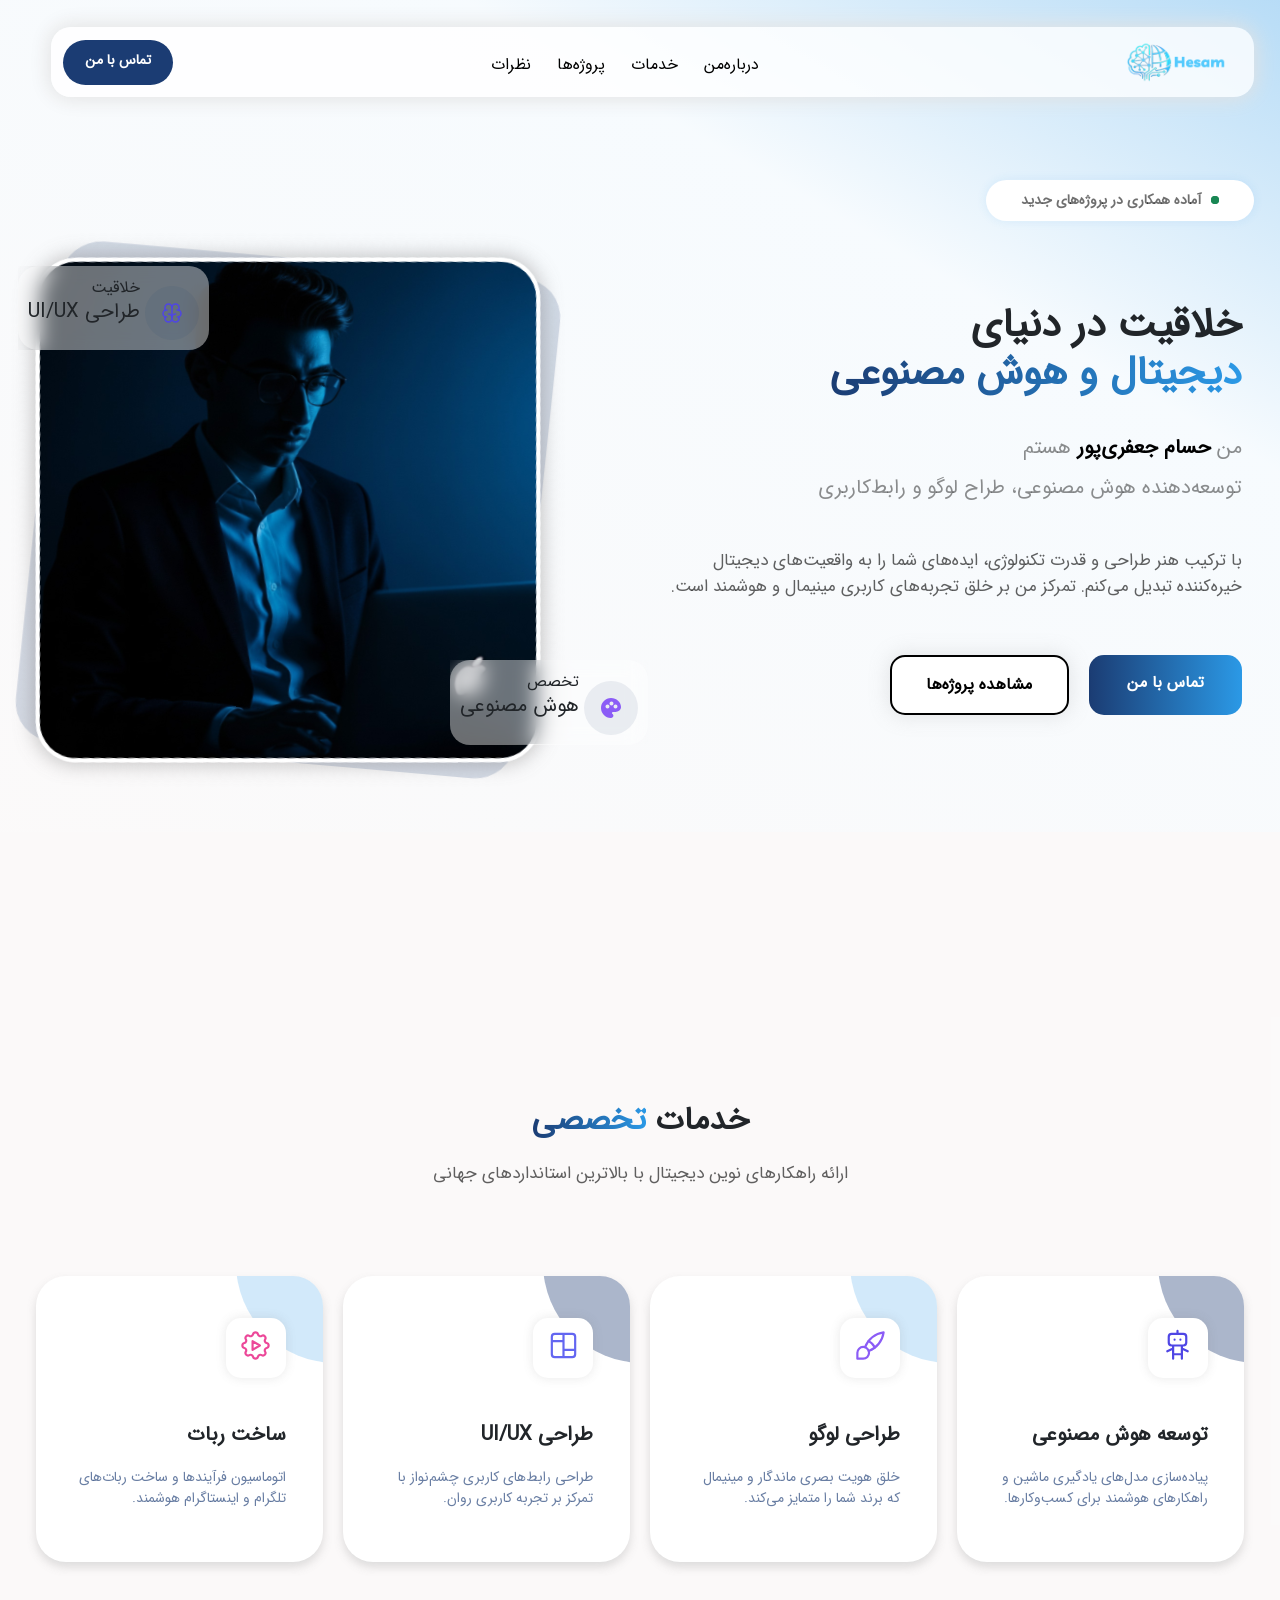
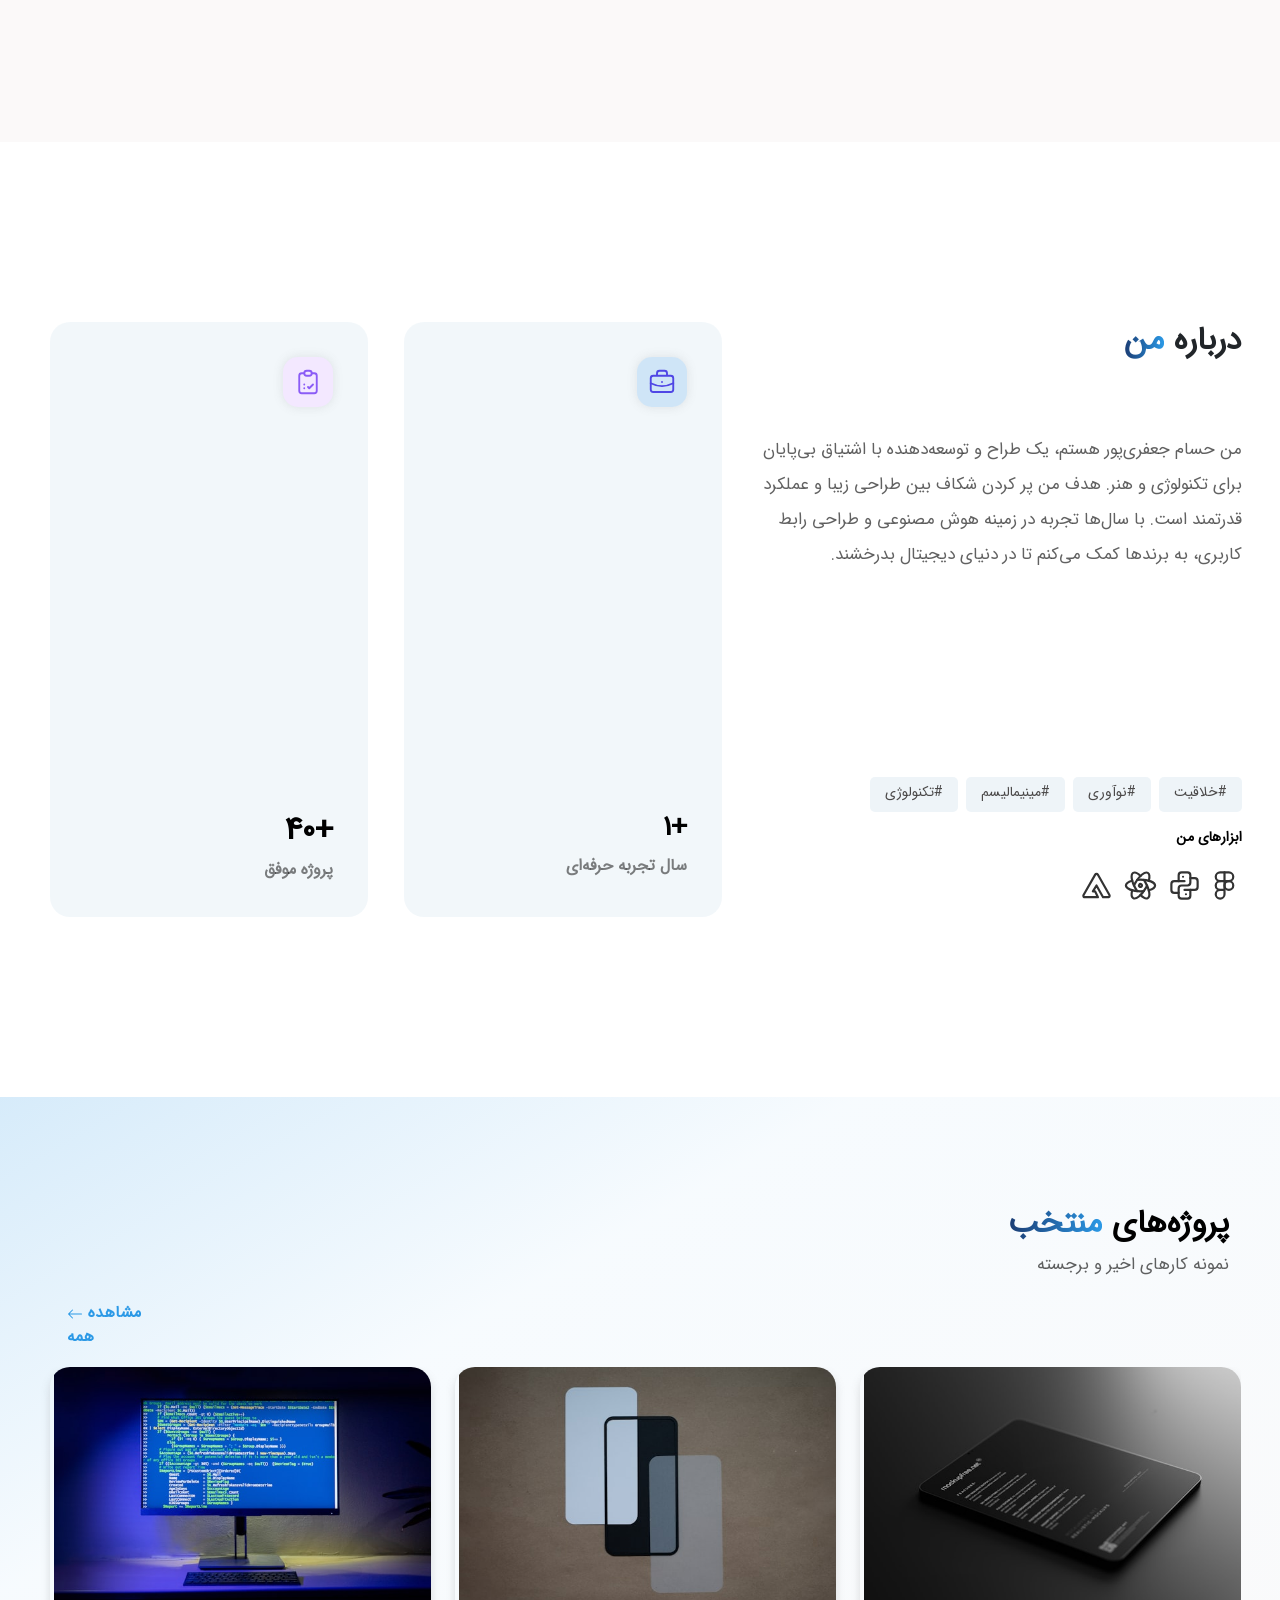
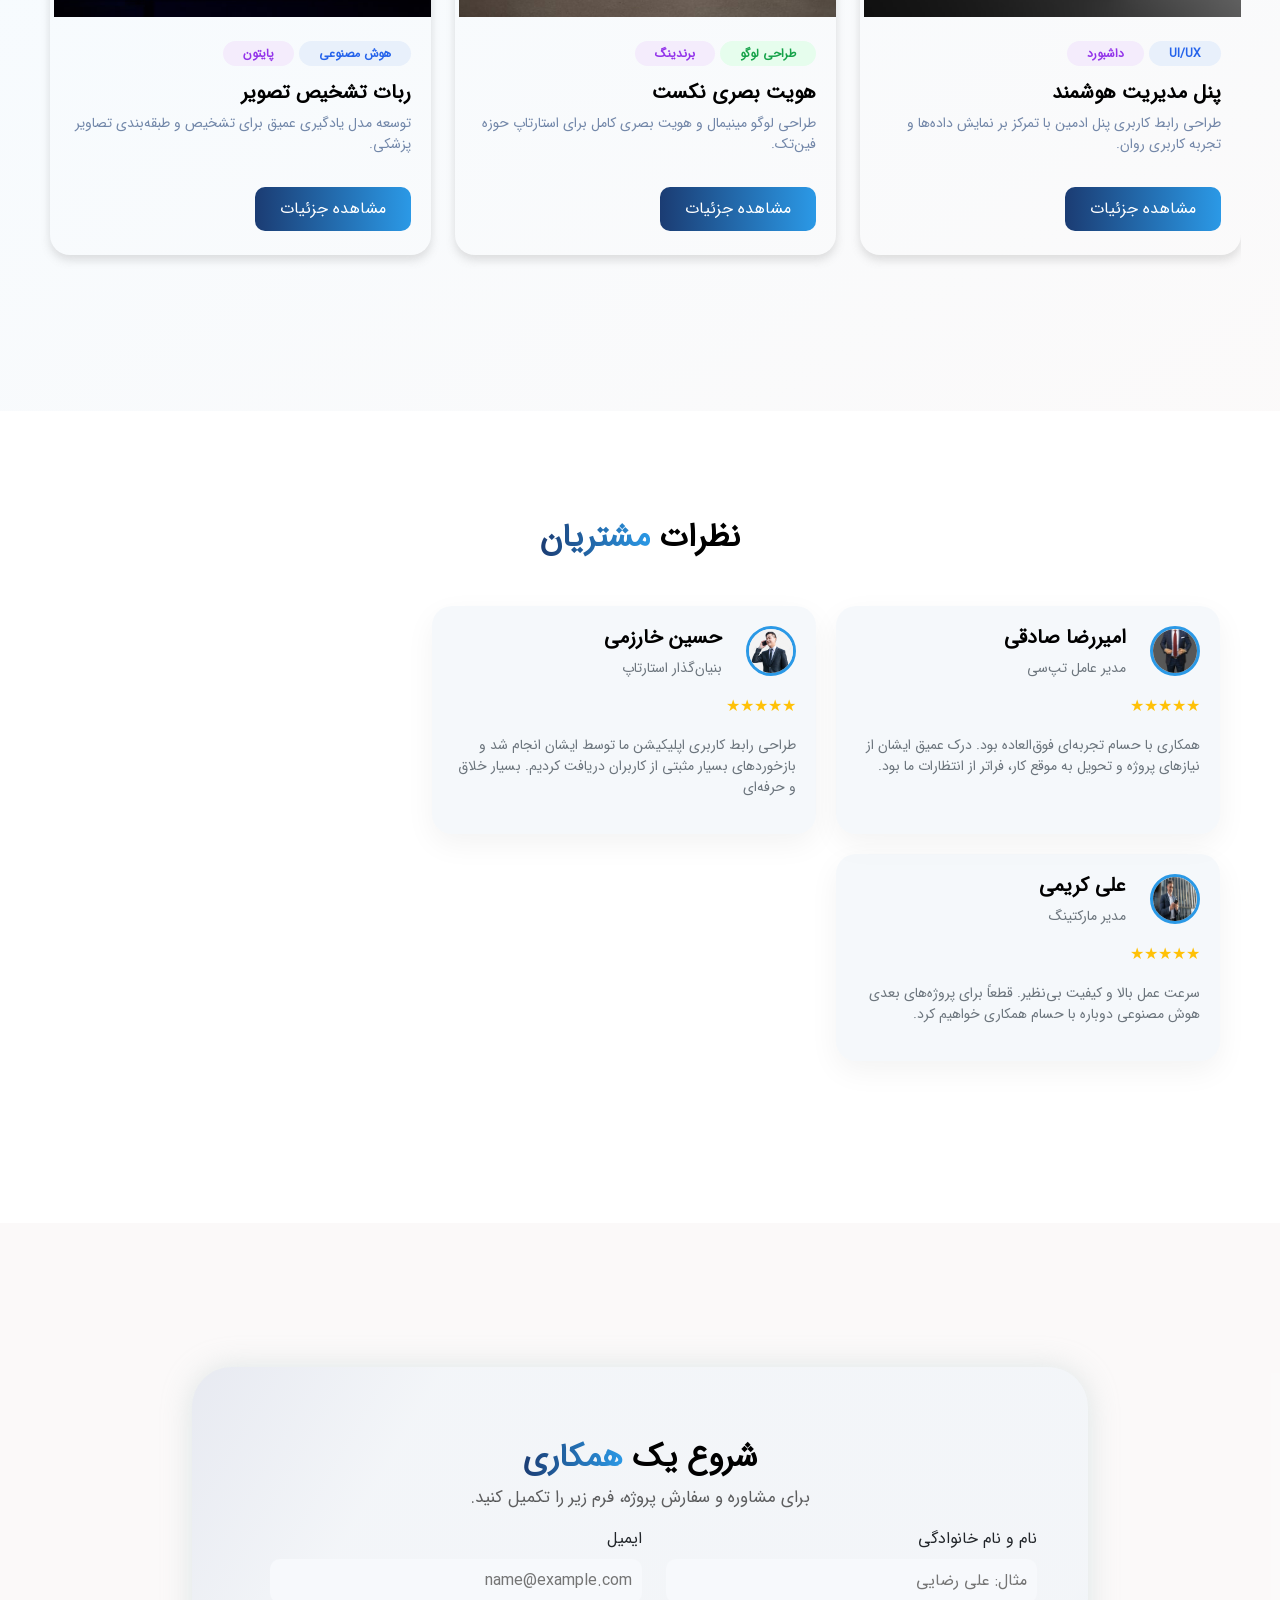
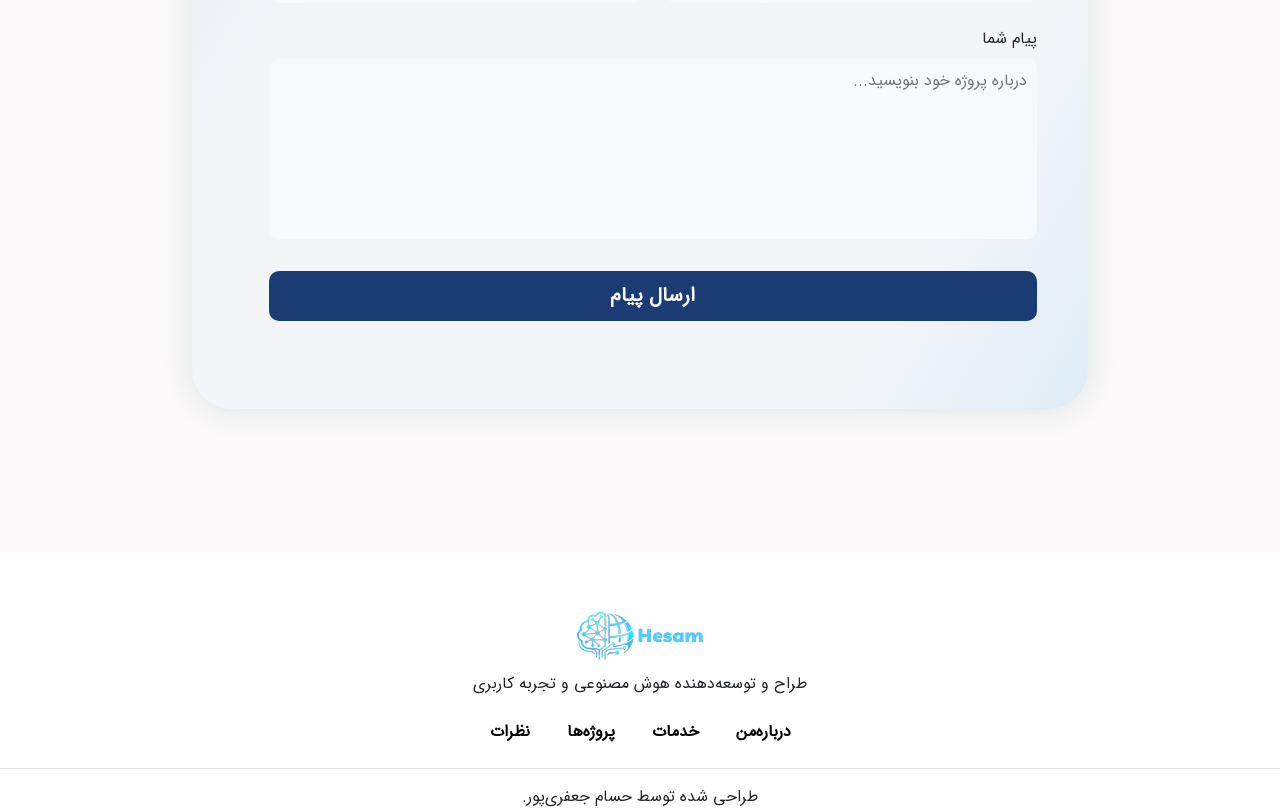
==== index.html @ 420e4d39 "Add files via upload" ====
<html>
    <head>
        <meta charset="utf-8" />
        <meta http-equiv="X-UA-Compatible" content="IE=edge" />
        <meta name="viewport" content="width=device-width, initial-scale=1, shrink-to-fit=no" />
        <!-- <link rel="icon" href="image/hesam_logo.png" type="image/png" sizes="30x30"> -->
        <link rel="icon" href="image/logo_site.png" type="image/png">
        <meta name="description" content="حسام جعفری‌پور | متخصص هوش مصنوعی و طراحی وب" />
        <meta name="author" content="حسام جعفری پور" />
        <!-- <link href="https://cdn.jsdelivr.net/npm/bootstrap@5.0.2/dist/css/bootstrap.min.css" rel="stylesheet" integrity="sha384-EVSTQN3/azprG1Anm3QDgpJLIm9Nao0Yz1ztcQTwFspd3yD65VohhpuuCOmLASjC" crossorigin="anonymous"> -->
        <link rel="stylesheet" href="css/bootstrap.css">
        <link rel="stylesheet" href="css/style.css">
    </head>
    <body>
        <header>
            <nav class=" navbar  navbar-expand-lg navbar-light " style="position: fixed;">
                <div class="container-fluid">

                    <a class="navbar-brand" href="index.html">
                        <img src="image/logo_header_footer.png" class="d-inline-block align-top" alt="لوگو سایت نوین سازه البرز" width="100">
                    </a>

                    <button class="navbar-toggler " type="button" data-bs-toggle="collapse" data-bs-target="#mainMenu"
                    aria-controls="mainMenu" aria-expanded="false" aria-label="Toggle navigation">
                    <span class="navbar-toggler-icon"></span>
                    </button>

                    <div class="collapse navbar-collapse justify-content-between text-center" id="mainMenu">
                    <ul class="navbar-nav mb-2 mb-lg-0">
                        <li class="nav-item"><a class="nav-link link_page" href="About.html">درباره‌من</a></li>
                        <li class="nav-item"><a class="nav-link link_page" href="Services.html">خدمات</a></li>
                        <li class="nav-item"><a class="nav-link link_page" href="project.html">پروژه‌ها</a></li>
                        <li class="nav-item"><a class="nav-link link_page" href="nazar.html">نظرات</a></li>
                    </ul>

                    <a class="btn_link_page nav-link text-center-md" href="#">تماس با من</a>
                    </div>

                </div>
            </nav>

            <div class="header_mohem"><div class="sabz_mohem2 btn-success"><div class="sabz_mohem btn-success"></div></div>آماده همکاری در پروژه‌های جدید</div>
            <div class="row content_header">
                <div class="col">
                    <h1>خلاقیت در دنیای <br><span class="color_asli">دیجیتال و هوش مصنوعی</span> </h1>
                    <p class="p_header">
                        من 
                        <span class="p_bold">حسام جعفری‌پور</span>
                         هستم
                            <br>
                        توسعه‌دهنده هوش مصنوعی، طراح لوگو و رابط‌کاربری
                    </p>
                    <br>
                    <p class="pragraf">با ترکیب هنر طراحی و قدرت تکنولوژی، ایده‌های شما را به واقعیت‌های دیجیتال خیره‌کننده تبدیل می‌کنم. تمرکز من بر خلق تجربه‌های کاربری مینیمال و هوشمند است.</p>
                    <div class="div_btn_header">
                        <a class="nav-link btn_header1 text-center">تماس با من</a>
                        <a class="nav-link btn_header2 text-center">مشاهده پروژه‌ها</a>
                    </div>
                </div>
                <div class="col ">
                    <div class="tabliq_top">
                        <div class="tabliq_dakhel">
                            <div class="tabliq_img_top">
                                <div class="icon_tabliq_top">
                                    <img src="image/tabliq_top.svg">
                                </div>
                                <div class="tabliq_text_top">
                                    <span>خلاقیت</span><br>
                                    <h5>طراحی UI/UX</h5>
                                </div>
                            </div>
                        </div>
                    </div>
                    <div class="div_img">
                        <img src="image/hesam.jpg" class="img_header">
                    </div>
                    <div class="tabliq_bottom">
                        <div class="tabliq_dakhel">
                            <div class="tabliq_img_bottom">
                                <div class="icon_tabliq_top">
                                    <img src="image/tabliq_bottom.svg">
                                </div>
                                <div class="tabliq_text_top">
                                    <span>تخصص</span><br>
                                    <h5>هوش مصنوعی</h5>
                                </div>
                            </div>
                        </div>
                    </div>
                </div>
            </div>
        </header>

        <div class="khadamat">
            <div class="head_khadamat text-center">
                <h2>خدمات <span class="color_asli">تخصصی</span></h2>
                <p class="pragraf">ارائه راهکارهای نوین دیجیتال با بالاترین استاندارد‌های جهانی</p>
            </div>
            <div class="row body_khadamat">
                <div class="col">
                    <div class="deep"></div>
                    <div class="div_icon_khadamat text-center">
                        <img src="image/bot.svg" alt="آیکون ربات" width="35">
                    </div>
                    <h5>توسعه هوش مصنوعی</h5>
                    <p class="pragraf">پیاده‌سازی مدل‌های یادگیری ماشین و راهکارهای هوشمند برای کسب‌وکارها.</p>
                </div>
                <div class="col">
                    <div class="pale "></div>
                    <div class="div_icon_khadamat text-center">
                        <img src="image/paint.svg" alt="آیکون ربات" width="35">
                    </div>
                    <h5>طراحی لوگو</h5>
                    <p class="pragraf">خلق هویت بصری ماندگار و مینیمال که برند شما را متمایز می‌کند.</p>
                </div> 
                <div class="col">
                    <div class="deep"></div>
                    <div class="div_icon_khadamat text-center">
                        <img src="image/design.svg" alt="آیکون ربات" width="35">
                    </div>
                    <h5>طراحی UI/UX</h5>
                    <p class="pragraf">طراحی رابط‌های کاربری چشم‌نواز با تمرکز بر تجربه کاربری روان.</p>
                </div>
                <div class="col">
                    <div class="pale"></div>
                    <div class="div_icon_khadamat text-center">
                        <img src="image/auto.svg" alt="آیکون ربات" width="35">
                    </div>
                    <h5>ساخت ربات</h5>
                    <p class="pragraf">اتوماسیون فرآیندها و ساخت ربات‌های تلگرام و اینستاگرام هوشمند.</p>
                </div>
            </div>
        </div>

        <div class="about row">
            <div class="R_about col-5">
                <h2>درباره <span class="color_asli">من</span></h2>
                <p class="pragraf">من حسام جعفری‌پور هستم، یک طراح و توسعه‌دهنده با اشتیاق بی‌پایان برای تکنولوژی و هنر. هدف من پر کردن شکاف بین طراحی زیبا و عملکرد قدرتمند است. با سال‌ها تجربه در زمینه هوش مصنوعی و طراحی رابط کاربری، به برندها کمک می‌کنم تا در دنیای دیجیتال بدرخشند.</p>
            </div>
            <div class="row L_about col-7">
                <div class="col ms-3">
                    <div class="div_icon_about text-center bg_year">
                        <img src="image/year.svg" alt="آیکون ربات" width="30">
                    </div>
                    <h3 class="p_bold">+1</h3>
                    <span class="p_bold text-black-50">سال تجربه حرفه‌ای</span>
                </div>
                <div class="col ">
                    <div class="div_icon_about text-center bg_project">
                        <img src="image/project.svg" alt="آیکون ربات" width="30">
                    </div>
                    <h2 class="p_bold">+40</h2>
                    <span class="p_bold text-black-50">پروژه موفق</span>
                </div> 
            </div>
            <div class="tarahi">
                <div class="noe_tarahi ms-2 ">#خلاقیت</div>
                <div class="noe_tarahi ms-2">#نوآوری</div>
                <div class="noe_tarahi ms-2">#مینیمالیسم</div>
                <div class="noe_tarahi">#تکنولوژی</div>
            </div>
            <div class="abzarha">
                <span class="p_bold small">ابزارهای من</span><br>
                    <img src="image/figma.svg" width="35">
                    <img src="image/python.svg" width="35" class="ms-1">
                    <img src="image/chatbot.svg" width="35" class="ms-1">
                    <img src="image/image.svg" width="35" class="ms-1">
                </div>
            </div>
        </div>

        <div class="projects">
            <div class="head_projects">
                <h2 class="p_bold">پروژه‌های <span class="color_asli">منتخب</span></h2>
                <p class="pragraf">نمونه کارهای اخیر و برجسته</p>
            </div>
            <div class="all_projects">
                <a href="project.html" class="nav-link p_bold">
                    <svg xmlns="http://www.w3.org/2000/svg" width="16" height="16" fill="currentColor" class="bi bi-arrow-left" viewBox="0 0 16 16">
                        <path fill-rule="evenodd" d="M15 8a.5.5 0 0 0-.5-.5H2.707l3.147-3.146a.5.5 0 1 0-.708-.708l-4 4a.5.5 0 0 0 0 .708l4 4a.5.5 0 0 0 .708-.708L2.707 8.5H14.5A.5.5 0 0 0 15 8"/>
                    </svg>
                    مشاهده همه
                </a>
            </div>
            <div class="body_projects row pb-5 gap-4 all">
                <div class="col project-card ">
                    <div class="img_projects">
                        <img src="image/modiriat.jpeg" width="380" height="250">
                    </div>
                    <div class="text_projects p-4 px-2">
                        <span class="ui rounded-pill p_bold">UI/UX</span>
                        <span class="dashbord rounded-pill p_bold">داشبورد</span>
                        <h5 class="p_bold mt-3">پنل مدیریت هوشمند</h5>
                        <p class="mb-16">طراحی رابط کاربری پنل ادمین با تمرکز بر نمایش داده‌ها و تجربه کاربری روان.</p>
                        <!-- <a href="#" class="nav-link border text-center p_bold">مشاهده پروژه</a> -->
                        <a href="#" class="btn-view mt-3">مشاهده جزئیات</a>
                    </div>
                </div>
                <div class="col project-card">
                    <div class="img_projects">
                        <img src="image/hoviat.jpeg" width="380" height="250">
                    </div>
                    <div class="text_projects p-4 px-2 ">
                        <span class="logo rounded-pill p_bold">طراحی لوگو</span>
                        <span class="dashbord rounded-pill p_bold">برندینگ</span>
                        <h5 class="p_bold mt-3">هویت بصری نکست</h5>
                        <p class="mb-16">طراحی لوگو مینیمال و هویت بصری کامل برای استارتاپ حوزه فین‌تک.</p>
                        <!-- <a href="#" class="nav-link border text-center p_bold">مشاهده پروژه</a> -->
                        <a href="#" class="btn-view mt-3">مشاهده جزئیات</a>
                    </div>
                </div>
                <div class="col project-card" style="margin-left: 6vw;">
                    <div class="img_projects">
                        <img src="image/tashhkis.jpeg" width="380" height="250">
                        </div>
                        <div class="text_projects p-4 px-2">
                            <span class="ui rounded-pill p_bold">هوش مصنوعی</span>
                            <span class="dashbord rounded-pill p_bold">پایتون</span>
                            <h5 class="p_bold mt-3">ربات تشخیص تصویر</h5>
                            <p class="mb-16">توسعه مدل یادگیری عمیق برای تشخیص و طبقه‌بندی تصاویر پزشکی.</p>
                            <!-- <a href="#" class="nav-link border text-center p_bold">مشاهده پروژه</a> -->
                            <a href="#" class="btn-view mt-3">مشاهده جزئیات</a>
                        </div>
                </div>
            </div>
        </div>

        <div class="nazarat">
            <h2 class="p_bold">نظرات <span class="color_asli ">مشتریان</span></h2>
            <div class="row body_nazarat mt-5">
                <div class="col-12 col-lg-4 nazar ">
                    <div class="header_moshtari">
                        <div class="img_moshtari ms-4">
                            <img src="image/moshtari1.jpeg" width="50" height="50">
                        </div>
                        <div class="moarfi">
                            <h6 class="p_bold mainMenu lead">امیررضا صادقی</h6><br>
                            <p class="small text-secondary">مدیر عامل تپ‌سی</p>
                        </div>
                    </div>
                    <span class="text-warning mt-5">★★★★★</span>
                    <p class="small text-secondary mt-3">همکاری با حسام تجربه‌ای فوق‌العاده بود. درک عمیق ایشان از نیازهای پروژه و تحویل به موقع کار، فراتر از انتظارات ما بود.</p>
                </div>
                <div class=" col-12 col-lg-4 nazar ">
                    <div class="header_moshtari">
                        <div class="img_moshtari ms-4">
                            <img src="image/moshtari2.png" width="50" height="50">
                        </div>
                        <div class="moarfi">
                            <h6 class="p_bold mainMenu lead">حسین خارزمی</h6><br>
                            <p class="small text-secondary">بنیان‌گذار استارتاپ</p>
                        </div>
                    </div>
                    <span class="text-warning mt-5">★★★★★</span>
                    <p class="small text-secondary mt-3">طراحی رابط کاربری اپلیکیشن ما توسط ایشان انجام شد و بازخوردهای بسیار مثبتی از کاربران دریافت کردیم. بسیار خلاق و حرفه‌ای</p>
                </div>
                <div class="col-12 col-lg-4 nazar">
                    <div class="header_moshtari">
                        <div class="img_moshtari ms-4">
                            <img src="image/moshtari3.jpeg" width="50" height="50">
                        </div>
                        <div class="moarfi">
                            <h6 class="p_bold mainMenu lead">علی کریمی</h6><br>
                            <p class="small text-secondary">مدیر مارکتینگ</p>
                        </div>
                    </div>
                    <span class="text-warning mt-5">★★★★★</span>
                    <p class="small text-secondary mt-3">سرعت عمل بالا و کیفیت بی‌نظیر. قطعاً برای پروژه‌های بعدی هوش مصنوعی دوباره با حسام همکاری خواهیم کرد.</p>
                </div>
            </div>
        </div>

        <div class="natije">
            <div class="dakhel_natije display-flex ">
               <img src="image/true.gif" class="mt-4" width="100" height="100">
               <h4 class="mt-3">پیام شما با موفقیت ارسال شد!</h4>
               <button id="btn_ok" onclick="btn()">تأیید</button>
            </div>
        </div>

        <div class="hamkari">
            <div class="dakhel_hamkari">
                <div class="header_dakhel">
                    <h2 class="p_bold">شروع یک <span class="color_asli">همکاری</span></h2>
                    <p class="pragraf">برای مشاوره و سفارش پروژه، فرم زیر را تکمیل کنید.</p>
                </div>
                <form action="" method="post" id="form">
                    <div class="d-inline-flex">
                        <div class="div_namefull ms-4 input_head">
                            <label>نام و نام خانوادگی</label><br>
                            <input id="namefull" name="namefull" placeholder="مثال: علی رضایی" class=" mt-2 mb-2"><br>
                            <small id="sm_namefull"></small>
                        </div>
                        <div class="div_email input_head">
                            <label>ایمیل</label><br>
                            <input id="email" name="email" placeholder="name@example.com"  class=" mt-2 mb-2"><br>
                            <small id="sm_email"></small>
                        </div>
                    </div>
                    <div class="payam mt-3">
                        <label class="mb-2">پیام شما</label><br>
                        <textarea id="payam" name="payam" placeholder="درباره پروژه خود بنویسید..." class=" mb-2"></textarea><br>
                        <small id="sm_payam"></small>
                    </div>
                    <button type="submit" class="p_bold lead text-light mt-4">ارسال پیام</button>
                </form>
            </div>
        </div>

        <footer>
            <div class="logo_footer text-center">
                <img src="image/logo_header_footer.png" width="130">
            </div>
            <div class="tozih text-center mainMenu mt-2">
                <p>طراح و توسعه‌دهنده هوش مصنوعی و تجربه کاربری</p>
            </div>
            <div class="links_footer text-center">
                <a href="#" class="nav-link d-inline-block p_bold">درباره‌من</a>
                <a href="#" class="nav-link d-inline-block p_bold">خدمات</a>
                <a href="#" class="nav-link d-inline-block p_bold">پروژه‌ها</a>
                <a href="#" class="nav-link d-inline-block p_bold">نظرات</a>
            </div>
            <div class="border-top text-center mt-3 justify-center">
                <p class="mt-3">طراحی شده توسط حسام جعفری‌پور.</p>
            </div>
        </footer>

        <!-- <script src="https://cdn.jsdelivr.net/npm/bootstrap@5.3.3/dist/js/bootstrap.bundle.min.js"></script> -->
        <!-- <script src="https://ajax.googleapis.com/ajax/libs/jquery/3.7.1/jquery.min.js"></script> -->
        <script src="js/jquery.min.js"></script>
        <script src="js/bootstrap.min.js"></script>
        <script src="js/script.js"></script>
    </body>
</html>
---- css/style.css ----
@font-face {
    font-family: 'iransans';
    src: url('../font/iransans2.woff2');
}
body{
    font-family: iransans;
    direction: rtl;
    /* color:#0d7db9 */
    /* background: linear-gradient(135deg, #1B3C73 0%, #5DA7DB 100%); */
}
header{
    background: linear-gradient(30deg, #faf8f8c4 0%,#2b98e60a 70%, #2b98e656 100%);
    padding: 3vh 2vw;
    overflow: hidden; 
}
nav{
    display: flex;
    background-color: rgba(255, 255, 255, 0.794);
    box-shadow: 0px 0px 20px 2px rgb(226, 226, 226);
    border-radius: 20px;
    position: fixed;
    z-index: 1000;
    overflow: hidden;
    width: 94vw;

    /* text-align: center; */
}

nav ul{
    margin: auto;
}
nav li{
    margin-right: 10px;
}
/* .page_links_nav{
    margin-top: 10px;
} */
.link_page{
    color: rgb(1, 1, 1) !important;
    /* margin-right: 20px; */
    text-align: center;
}
.btn_link_page{
    background-color: #1B3C73;
    color: white  !important;
    width: 110px;
    height: 45px;
    padding: 10px;
    text-align: center;
    border-radius: 50px;
    float: left;
    /* margin-right: 21vw; */
    font-size: 14px;
    font-weight: 600;
}
.color_asli{
    background: linear-gradient(90deg, #1B3C73 0%, #2B99E6 100%);
    -webkit-background-clip: text;
    -webkit-text-fill-color: transparent;
    background-clip: text;
    color: transparent;
}
.content_header{
    margin: 5vh 0vw;
}
.content_header h1{
    margin-top: 4vh;
    font-weight: bold;
    opacity: 0;
    transform: translateX(150%);
    animation: text_vorod 1.2s ease-out forwards;
}
@keyframes text_vorod {
    0% {
        opacity: 0;
        transform: translateX(150%);
    }
    100% {
        opacity: 1;
        transform: translateX(0);
    }
}
/* @keyframes on_opacity {
    0% {
     opacity: 0;
    }
    100% {
     opacity: 1;
    }
} */
.image_header{
    width: 100%;
    animation: vorod_image 1.2s ease-out forwards;
}
@keyframes vorod_image{
    0%{
        opacity: 0;
        transform: translateX(-150%);
    }
    100%{
        opacity: 1;
        transform: translateX(0%);
    }
}
.pragraf{
    color: #0000009e;
    font-size: 17px;
}
.content_header .col-8{
    align-items: center;
    margin-top: 15vh;
}
.tabliq_img_top{
    float: left;
    padding: 10px;
    border-radius: 20px;
    background-color: rgba(255, 255, 255, 0.42);
}
.tabliq_img_bottom{
    float: right;
    padding: 10px;
    border-radius: 20px;
    background-color: rgba(255, 255, 255, 0.42);
}
.tabliq_text_top{
    display: inline-block;
}
.icon_tabliq_top{
    background-color: #1b3b7315;
    display: inline-block;
    padding: 15px;
    border-radius: 30px;
}
.tabliq_top , .tabliq_bottom{
    z-index: 100;
    float: left;
    margin-left: -20px;
    position: relative;
    backdrop-filter: blur(10px);
    animation: tabliq_top 1.5s infinite;
}
.tabliq_bottom{
    float: right;
    margin-right: -20px;
    margin-top: -100px;
}
@keyframes tabliq_top{
    0%,100%{
        transform: translateY(20px);
    }
    50%{
        transform: translateY(0);
    }
}
.color_asli{
    color: #5DA7DB;
}
.div_img{
    background-color: #1b3b732c;
    width: 500px;
    height: 500px;
    border-radius: 40px;
    text-align: center;
    align-items: center;
    justify-content: center;
    display: flex;
    float: left;
    margin-top: -10vh;
    transform: skew(-6deg, 5deg);
}
.img_header{
    width: 500px;
    text-align: center;
    border-radius: 40px;
    border: 4px solid white;
    transform: skew(6deg, -5deg);
    transition: 0.5s;
    box-shadow: 0px 0px 20px 2px #706e6e6a;
}
.img_header:hover{
    margin-bottom: 15px;
}
.header_mohem{
    box-shadow: 0px 0px 10px 1px #2b98e616;
    width: 21vw;
    padding: 10px;
    margin-top: 17vh;
    border-radius: 50px ;
    text-align: center;
    background-color: white;
    font-size: 14px;
    font-weight: 600;
    color: rgba(0, 0, 0, 0.566);
}
.sabz_mohem ,.sabz_mohem2{
    width: 8px;
    height: 8px;
    border-radius: 20px;
    display: inline-block;
    margin-left: 10px;
}
.sabz_mohem{
    animation: tavajoh 1s cubic-bezier(0, 0, 0.2, 1) infinite;
}
@keyframes tavajoh{
    0%{
        transform: scale(1);
        opacity: 1;
    }
    75%,100%{
        transform: scale(2);
        opacity: 0;
    }
}
.p_header{
    margin-top: 30px;
    font-size: 20px;
    color: #00000071;
    line-height: 40px;
}
.p_bold{
    font-weight: bold;
    color: black;
}
.div_btn_header{
    width: 100%;
    display: flex;
    padding: 40px 0px;
}
.btn_header1 , .btn_header2{
    background: linear-gradient(90deg, #1B3C73 0%, #2B99E6 100%);
    width: 12vw;
    color: white;
    border-radius: 15px;
    padding: 16px 0;
    font-weight: bold;
    display: inline-block;
    transition: 0.7s;
}
.btn_header1:hover{
    color: #ffffff;
    cursor: pointer;
    transform: translateY(-10px);
}
.btn_header2{
    border: 2px solid black;
    background: white;
    color: rgb(0, 0, 0);
    width: 14vw;
    margin-right: 20px;
    box-shadow: 0px 0px 20px 2px #a0a0a039;
}
.btn_header2:hover{
    color: #2B99E6;
    cursor: pointer;
    background: rgba(247, 245, 245, 0.758);
}
.khadamat{
    padding-top: 30vh;
    padding-bottom: 10vh;
    background-color: #faf8f8c4;
}
.khadamat .pragraf{
    margin-top: 20px;
}
.khadamat h2{
    font-weight: bold;
}
.khadamat .pragraf{
    margin-top: 20px;
}
.body_khadamat{
    margin: 10vh 2vw;
}
.body_khadamat .col{
    padding: 3%;
    background-color: white;
    box-shadow: 0px 5px 10px 0px #74747439;
    margin: 0 10px;
    border-radius: 30px;
    overflow: hidden;
    transition: 0.5s;
}
.body_khadamat .col:hover{
    transform: translateY(-10px);
    box-shadow: 0px 5px 20px 0px #0a187539;
}
.body_khadamat .col:hover .pale{
    /* transform: translate(-10px); */
    box-shadow: 0px 0px 0px 5px #2b98e636;
    z-index: -9999;
}
.body_khadamat .col:hover .deep{
    /* transform: translate(-10px); */
    box-shadow: 0px 0px 0px 5px #1b3b735e;
    z-index: -9999;
}
.body_khadamat h5{
    font-weight: bold;
}
.body_khadamat .pragraf{
    font-size: 14PX;
    color: #1b3b73a8;
}
.div_icon_khadamat , .div_icon_about{
    width: 60px;
    height: 60px;
    background-color: white;
    box-shadow: 0px 0px 10px 1px #7b7b7b24;
    margin: -45px 0px 5vh 0px;
    border-radius: 15px;
    padding: 10px;
}
.div_icon_about{
    width: 50px;
    height: 50px;
    margin-top: 0;
    margin-bottom: 45vh;
}
.deep , .pale{
    width: 200px;
    height: 200px;
    border-radius: 200px;
    background-color: #1b3b735e;
    margin-top: -150;
    margin-right: -150;
    transition: 0.2s;
}
.pale{
    background-color: #2b98e636;
}
.about{
    margin: 20vh 2vw;
}
.about h2{
    font-weight: bold;
}
.R_about p{
    line-height: 35px;
    margin-top: 8vh;
}
.L_about .col{
    background-color: #e4eef578;
    padding: 35px;
    border-radius: 20px;
    margin-right: 20px;
    /* height: 100vh; */
}
.bg_year{
    background-color: #5da7ed3b;
}
.bg_project{
    background-color: rgb(243 232 255);
}
.tarahi{
    display: inline-flex;
    margin-top: -140;
    height: 35px;
}
.noe_tarahi{
    background-color: #e4eef5a2;
    color: rgb(75, 73, 73);
    border-radius: 5px;
    padding: 5px 15px;
    font-size: 14px;
}
.abzarha{
    display: inline-block;
    margin-top: -10vh;
    /* margin-right: -10px; */
}
.abzarha img{
    color: rgb(219, 219, 219);
    margin-top: 20px;
    transition: 0.5s;
}
.abzarha img:hover{
    transform: translateY(-5px);
}
.projects{
    margin: 5vh 0  0;
    padding: 12vh 4vw;
    overflow: hidden;
    background: linear-gradient(330deg, #faf8f8c4 0%,#2b98e60a 70%, #2b98e631 100%);
}
.body_projects{
    width: 99vw;
    margin-left: 20vw;
    /* padding-right: 30px; */
    overflow: hidden;
    background-color: rgba(255, 255, 255, 0);
}
.mr{
    margin-right: 12px;
}
.project-card{
    box-shadow: 0px 5px 10px 0px #74747439;
    border-radius: 20px;
    overflow: hidden;
    transition: 0.5s;
    width: 30vw;
    display: inline-block;

}
.ai,.ui1,.logo1,.bot1{
    display: none;
}
.ai_card{
    display: inline-block;
}
.z_index{
    z-index: 9999;
}
.project-card:hover{
    box-shadow: 0px 10px 25px 0px #0a388f39;
}
.project-card img{
    transition: 0.5s;
}
.project-card:hover img{
    transform: scale(1.04);
}
.project-card:hover .img_projects{
    transform: translateY(-4px);
}
.img_projects{
    text-align: center;
    margin: auto;
    transition: 0.5s;
}
.img_projects img{
    text-align: center;
    margin-right: -15px;
}
.ui , .dashbord , .logo{
    padding:  3px 20px;
    font-size: 12px;
}
.ui{
    background-color: rgb(232, 240, 251);
    color: rgb(37 99 235);
}
.dashbord{
    background-color: rgb(244, 236, 252);
    color: rgb(147 51 234);
}
.logo{
    background-color:  rgb(230, 253, 237);
    color: rgb(22 163 74);
}
.text_projects p{
    font-size: 14px;
    font-weight: 200;
    color: #1b3b739a;
}
.text_projects a{
    border-radius: 10px;
    color: black;
    transition: 0.5s;
}
.text_projects a:hover{
    background-color: rgba(178, 178, 178, 0.061);
    color: #2B99E6;
}
.all_projects{
    direction: ltr;
    margin-bottom: 10px;
}
.all_projects a{
    width: 136px;
    color: #2B99E6;
}
.all_projects a:hover{
    color: #2B99E6;
}
.all_projects a:hover .all_projects a svg{
    margin: 20px !important;
}
.nazarat{
    padding: 12vh 8vh;
    overflow: hidden;
}
.nazarat h2{    
    text-align: center;
}
.header_moshtari {
    display: flex;
}
.header_moshtari h6{
    display: inline-flex;
} 
.img_moshtari img{
    border-radius: 100px;
    border: 3px solid #2B99E6;
}
.body_nazarat{
    gap: 20px;
}
.nazar{
    background-color: #c7daea2f;
    box-shadow: 0 10px 30px rgba(0, 0, 0, 0.05);
    width: 30vw;
    padding: 20px;
    border-radius: 20px;
    transition: 0.5s;
}
.nazar:hover{
    transform: translateY(-10px);
    box-shadow: 0 20px 40px rgba(43, 153, 230, 0.15);
}
.hamkari{
    background-color: #faf8f8c4;
    margin: 6vh 0;
    padding: 16vh 15vw;
}
.dakhel_hamkari{
    background: linear-gradient(120deg, #2352a317 0%,#2b98e60a 20%,#2b98e60a 80%, #2b98e624 100%);
    padding: 8vh 4vw;
    border-radius: 40px;
    box-shadow: 0px 1px 30px 0px rgba(176, 195, 196, 0.389);
}
.dakhel_hamkari label{
    direction: rtl;
}
.dakhel_hamkari label{
    direction: rtl;
}
/* .dakhel_hamkari form div{
    display: inline-block;
} */
.div_email , .div_namefull{
    display: inline-block;
}
.div_email input, .div_namefull input , .payam textarea{
    padding: 10px;
    width: 29vw;
    border: none;
    background-color: rgb(247, 249, 252);
    border-radius: 10px;
}
.div_email input:focus-visible, .div_namefull input:focus-visible , .payam textarea:focus-visible{
    outline: none;
}
.header_dakhel{
    text-align: center;
}
.payam textarea{
    width: 60vw;
    height: 20vh;
    resize: none;
}
form button{
    padding: 10px;
    width: 60vw;
    border-radius: 10px;
    background-color: #1B3C73;
    color: white;
    border: none;
}
.links_footer a{
    transition: 0.5s;
}
.links_footer a:hover{
    color: #2B99E6;
}
.natije{
    width: 100vw;
    position: fixed;
    inset: 0;
    background: rgba(0, 0, 0, 0.4);
    backdrop-filter: blur(4px);
    display: none;
    align-items: center;
    justify-content: center;
    z-index: 9999;
}
.dakhel_natije{
    background: white;
    padding: 25px;
    border-radius: 18px;
    text-align: center;
    animation: scaleIn 0.3s ease;
}
.dakhel_natije button{
    margin-top: 15px;
    padding: 8px 20px;
    border: none;
    border-radius: 10px;
    background: #1B3C73;
    color: white;
    cursor: pointer;
}
.hamkari small{
    color: red;
    direction: rtl;
    text-align: right;
}
.input_head{
    width: 29vw;
}

/* استایل صفحه نظرات */
.testimonials-header {
    background: linear-gradient(330deg, #faf8f8c4 0%, #2b98e60a 70%, #2b98e631 100%);
    padding-top: 120px;
    padding-bottom: 60px;
    text-align: center;
}

.testimonials-header h1 {
    font-size: 36px;
    margin-bottom: 15px;
}

.testimonial-card {
    background: #fff;
    border: none;
    border-radius: 20px;
    padding: 30px;
    box-shadow: 0 10px 30px rgba(0, 0, 0, 0.05);
    transition: all 0.4s ease;
    height: 100%;
    position: relative;
    overflow: hidden;
    margin-bottom: 30px;
}

.testimonial-card:hover {
    transform: translateY(-10px);
    box-shadow: 0 20px 40px rgba(43, 153, 230, 0.15);
}

.testimonial-card::before {
    /* content: """; */
    position: absolute;
    top: -10px;
    left: 20px;
    font-size: 100px;
    color: #eef2f7;
    font-family: serif;
    z-index: 0;
}

.client-header {
    display: flex;
    align-items: center;
    margin-bottom: 20px;
    position: relative;
    z-index: 1;
}

.client-img {
    width: 60px;
    height: 60px;
    border-radius: 50%;
    object-fit: cover;
    border: 3px solid #2B99E6;
    margin-left: 15px;
}

.client-info h6 {
    margin: 0;
    font-weight: bold;
    color: #1B3C73;
    font-size: 18px;
}

.client-info p {
    margin: 0;
    font-size: 13px;
    color: #6c757d;
}

.stars {
    color: #ffc107;
    font-size: 18px;
    margin-bottom: 15px;
    position: relative;
    z-index: 1;
}

.testimonial-text {
    color: #5a5a5a;
    font-size: 15px;
    line-height: 1.8;
    position: relative;
    z-index: 1;
}

.add-review-section {
    background: #fff;
    border-radius: 20px;
    padding: 40px;
    box-shadow: 0 10px 30px rgba(0, 0, 0, 0.05);
    margin-top: 50px;
}

.form-control, .form-select {
    border-radius: 10px;
    border: 1px solid #e2e8f0;
    padding: 12px 15px;
    margin-bottom: 15px;
}

.form-control:focus, .form-select:focus {
    border-color: #2B99E6;
    box-shadow: 0 0 0 0.2rem rgba(43, 153, 230, 0.15);
}

.btn-submit-review {
    background: linear-gradient(90deg, #1B3C73, #2B99E6);
    color: white;
    border: none;
    padding: 12px 30px;
    border-radius: 50px;
    font-weight: bold;
    transition: all 0.3s ease;
}

.btn-submit-review:hover {
    transform: scale(1.05);
    color: white;
    box-shadow: 0 10px 20px rgba(43, 153, 230, 0.3);
}
@media (max-width: 768px) {
    nav{
        position: fixed !important;
        border-radius: 15px;
        width: 94vw;
    }
    .header_mohem{
        width: 57vw;
        margin-top: 12vh;
        border-radius: 50px ;
    }
    .content_header{
        flex-direction: column-reverse;
        text-align: center;
    }
    .div_img{
        width: 260px;
        height: 260px;
        margin-top: -20px;
        margin: auto;
        float: none;
    }

    .img_header{
        width: 250px;
    }
    .tabliq_text_top h5{
        font-size: 15px;
    }
    .tabliq_text_top span{
        font-size: 14px;
        margin-right: -40px;
    }
    .content_header h1{
        font-size: 24px;
        line-height: 30px;
    }
    .content_header .pragraf{
        margin-top: -15px;
        font-size: 16px;
    }
    .p_header{
        font-size: 16px;
        margin-top: 20px;
    }

    .div_btn_header{
        /* gap: 15px; */
        align-items: center;
        margin-top: -20px;
    }
    .div_btn_header a{
        width: 50vw;
    }
    .khadamat{
        padding-top: 5vh;
        padding-bottom: 10vh;
        background-color: #faf8f8c4;
    }
    .body_khadamat{
        margin: 5vh 2vw;
        flex-direction: column;
    }

    .body_khadamat .col{
        margin-bottom: 25px;
        width: 91vw;
    }
    .about{
        flex-direction: column;
        overflow: hidden;
    }

    .R_about,
    .L_about{
        width: 100% !important;
    }

    .L_about {
        margin-top: 30px;
        margin-right: 0px;
    }
    .L_about .col{
        margin-right: 0;
        padding: 30px 20px;
    }
    .tarahi{
        flex-wrap: wrap;
        margin-top: 20px;
        text-align: center;
        margin-right: 15px;
        margin-top: 6vh;
        gap: 7px;
    }
    .noe_tarahi{
        border-radius: 5px;
        padding: 5px 7px;
    }
    .abzarha{
        display: inline-block;
        margin-top: 5vh;
        /* margin-right: -10px; */
    }
    .abzarha img{
        color: rgb(219, 219, 219);
        margin-top: 20px;
        transition: 0.5s;
    }
    .div_icon_about{
        margin-bottom: 18vh;
    }
    .L_about span{
        font-size: 16px;
    }
    .projects{
        padding: 8vh 4vw;
        margin: -10vh 0 0;
    }
    .body_projects{
        flex-direction: column;
    }

    .project-card{
        margin-bottom: 30px;
        width: auto;
        margin: 3vh 2vw;
    }

    .body_projects img{
        width: 110%;
        height: auto;
    }

    .body_nazarat{
        flex-direction: column;
    }

    .nazar{
        margin-bottom: 30px;
        width: 90vw;
    }
    .hamkari{
        padding: 10vh 5vw;
        overflow: hidden;
    }

    /* .div_namefull,
    .div_email,
    .payam textarea,
    form button{
        width: 90vw;
        text-align: center;
    } */
    .div_namefull input,
    .div_email input,
    .payam textarea,
    form button{
        width: 80vw;
    }

    .d-inline-flex{
        flex-direction: column;
    }
    .input_head{
        width: 100vw;
    }
    /* header{
        overflow-x: hidden;
    }

    nav{
        overflow: hidden;
        width: 80vw;
        /* margin: 0 5vw;
        border-radius: 15px;
    }

    .header_mohem{
        width: 60vw;
        margin-top: 12vh;
        font-size: 13px;
    }

    .content_header{
        flex-direction: column-reverse;
        text-align: center;
    }

    .div_img{
        width: 210px;
        height: 210px;
        margin: auto;
        float: none;
    }

    .img_header{
        width: 200px;
    }

    .content_header h1{
        font-size: 24px;
        line-height: 40px;
    }

    .p_header{
        font-size: 16px;
    }

    .div_btn_header{
        /* flex-direction: column; 
        display: inline-block;
        gap: 15px;
        align-items: center;
    }

    .btn_header1,
    .btn_header2{
        width: 80vw;
        margin: 0;
    }
    .khadamat{
        padding-top: 10vh;
        padding-bottom: 10vh;
        background-color: #faf8f8c4;
    }
    .body_khadamat{
        margin: 5vh 2vw;
        flex-direction: column;
    }

    .body_khadamat .col{
        margin-bottom: 25px;
        width: 91vw;
    }

    .about{
        flex-direction: column;
    }

    .R_about,
    .L_about{
        width: 100% !important;
    }

    .L_about{
        margin-top: 30px;
    }

    .tarahi{
        flex-wrap: wrap;
        margin-top: 20px;
    }

    .body_projects{
        flex-direction: column;
    }

    .project-card{
        margin-bottom: 30px;
    }

    .body_projects img{
        width: 100%;
        height: auto;
    }

    .body_nazarat{
        flex-direction: column;
    }

    .nazar{
        margin-bottom: 20px;
    }

    .hamkari{
        padding: 10vh 5vw;
    }

    .div_namefull,
    .div_email,
    .payam textarea,
    form button{
        width: 90vw;
    }

    .d-inline-flex{
        flex-direction: column;
    } */
}


@media (min-width: 769px) and (max-width: 991px) {
    header{
        overflow: hidden;
    }

    nav{
        overflow: hidden;
        width: 90vw;
        /* margin: 0 5vw; */
        border-radius: 15px;
    }
    .content_header{
        overflow: hidden;
        /* flex-direction: row; */
        align-items: center;
    }

    .content_header h1{
        font-size: 28px;
        line-height: 45px;
    }

    .div_img{
        width: 380px;
        height: 380px;
        margin: auto !important;
    }

    .img_header{
        width: 360px;
    }

    .btn_header1,
    .btn_header2{
        width: 22vw;
        padding: 14px 0;
    }

    .body_khadamat .col{
        margin-bottom: 20px;
        padding: 25px;
    }

    .about{
        flex-direction: column;
    }

    .R_about,
    .L_about{
        width: 100% !important;
    }

    .L_about .col{
        margin-bottom: 20px;
    }

    .project-card{
        margin-bottom: 25px;
    }

    .div_namefull,
    .div_email{
        width: 42vw;
    }

    .payam textarea,
    form button{
        width: 88vw;
    }
}

/* @media (max-width: 992px) {

    .btn_header1,
    .btn_header2{
        width: 30vw;
    }

    .div_img{
        width: 310px;
        height: 310px;
    }

    .img_header{
        width: 300px;
    }

    .body_khadamat .col{
        margin-bottom: 20px;
        width: 91vw;
    }

    .div_namefull,
    .div_email{
        width: 40vw;
    }

    .payam textarea,
    form button{
        width: 85vw;
    }
} */

.about_header{
    padding: 20vh 0 10vh;
    text-align: center;
    background: linear-gradient(30deg,#faf8f8c4,#2b98e61a);
}

.about_header h1{
    font-weight: bold;
}

.about_body{
    margin: 15vh auto;
}

.about_img{
    background-color: #1b3b732c;
    padding: 15px;
    border-radius: 30px;
    display: inline-block;
}

.about_img img{
    width: 280px;
    border-radius: 25px;
    border: 4px solid white;
}

.about_body h2{
    font-weight: bold;
    margin-bottom: 20px;
}

.about_tags span{
    display: inline-block;
    background-color: #e4eef5a2;
    padding: 6px 15px;
    border-radius: 8px;
    margin: 5px 5px 0 0;
    font-size: 14px;
}

.skills{
    padding: 10vh 0;
    background-color: white;
}

.skill_box{
    background-color: #f4f7fb;
    padding: 30px;
    border-radius: 20px;
    text-align: center;
    box-shadow: 0 5px 15px rgba(0,0,0,0.05);
    display: inline-block;
    transition: 0.4s;
}

.skill_box:hover{
    transform: translateY(-8px);
}

.about_stats{
    padding: 10vh 0;
}
.about_stats .col{
    background: linear-gradient(30deg,#2b98e63a 0%,#faf8f8c4 20%, #faf8f8c4 80%, #2b98e63a 100%);
    border-radius: 20px;
    box-shadow: 0px 0px 10px 1px rgb(233, 233, 233);
}
.about_stats h3{
    font-weight: bold;
    color: #1B3C73;
}

.about_cta{
    padding: 10vh 0;
    background: linear-gradient(90deg,#1B3C73,#2B99E6);
    color: white;
}

.btn_cta{
    display: inline-block;
    margin-top: 20px;
    padding: 12px 35px;
    background: white;
    color: #1B3C73;
    border-radius: 50px;
    font-weight: bold;
    text-decoration: none;
}
@media (max-width: 992px) {
    .navbar {
        position: static !important;
        margin-right: 0 !important;
    }

    .navbar-brand img {
        width: 80px;
    }

    .about_header{
        padding: 12vh 0 6vh;
    }

    .about_header h1{
        font-size: 28px;
    }

    .about_body{
        margin: 8vh auto;
        text-align: center;
    }

    .about_img img{
        width: 220px;
    }

    .about_body h2{
        font-size: 22px;
        margin-top: 20px;
    }

    .skills .row{
        display: inline-block;
        margin: 0 2vw;
    }

    .skill_box{
        margin-top: 20px;
        width: 100%;
    }
    .about_stats{
        text-align: center;
    }
    .about_stats .row{
        display: inline-block;
    }

    .about_stats .col{
        padding: 40px 30px !important;
        margin-top: 20px;
        width: 60vw;
    }
}

/* Small Mobile */
@media (max-width: 576px) {

    .about_tags span{
        font-size: 13px;
        padding: 5px 12px;
    }

    .about_cta h2{
        font-size: 22px;
    }

    .btn_cta{
        padding: 10px 28px;
    }
}

/* استایل‌های صفحه خدمات */
.services_header {
    padding: 20vh 0 10vh;
    text-align: center;
    background: linear-gradient(30deg, #faf8f8c4, #2b98e61a);
}

.services_header h1 {
    font-weight: bold;
    margin-bottom: 20px;
}

.service_card {
    background-color: white;
    padding: 40px 30px;
    border-radius: 25px;
    box-shadow: 0px 10px 30px rgba(0, 0, 0, 0.08);
    transition: all 0.4s ease;
    height: 100%;
    position: relative;
    overflow: hidden;
}

.service_card:hover {
    transform: translateY(-10px);
    box-shadow: 0px 20px 40px rgba(0, 0, 0, 0.12);
}

.service_card::before {
    content: '';
    position: absolute;
    top: 0;
    right: 0;
    width: 100%;
    height: 5px;
    background: linear-gradient(90deg, #1B3C73, #2B99E6);
    background-size: 200% 100%;
    animation: before_card 3s linear infinite;
}

@keyframes before_card{
    0%{background-position: 200% 0; }
    100%{background-position: -200% 0; }
}

.service_icon {
    width: 80px;
    height: 80px;
    border-radius: 20px;
    display: flex;
    align-items: center;
    justify-content: center;
    margin-bottom: 25px;
}

.service_icon.deep {
    background-color: rgba(27, 60, 115, 0.1);
}

.service_icon.pale {
    background-color: rgba(43, 152, 230, 0.1);
}

.service_card h3 {
    font-weight: bold;
    margin-bottom: 15px;
    color: #1B3C73;
}

.service_details {
    border-top: 2px solid #f0f4f8;
    padding-top: 20px;
}

.service_details h5 {
    color: #2B99E6;
    margin-bottom: 15px;
    font-weight: bold;
}

.service_details ul {
    list-style: none;
    padding-right: 0;
}

.service_details li {
    padding: 8px 0;
    position: relative;
    padding-right: 25px;
    color: #5a5a5a;
}

.service_details li::before {
    content: '✓';
    position: absolute;
    right: 0;
    color: #2B99E6;
    font-weight: bold;
}

.service_tools {
    padding: 15px 0;
    border-top: 1px dashed #e0e6ed;
}

.service_btn {
    display: inline-block;
    padding: 12px 30px;
    background: linear-gradient(90deg, #1B3C73, #2B99E6);
    color: white;
    border-radius: 50px;
    text-decoration: none;
    font-weight: bold;
    transition: all 0.3s ease;
}

.service_btn:hover {
    transform: scale(1.05);
    color: white;
    box-shadow: 0px 10px 20px rgba(27, 60, 115, 0.2);
}

/* فرآیند کاری */
.process_step {
    background: white;
    padding: 30px 20px;
    border-radius: 20px;
    box-shadow: 0px 5px 20px rgba(0, 0, 0, 0.05);
    transition: transform 0.3s ease;
}

.process_step:hover {
    transform: translateY(-5px);
}

.step_number {
    width: 60px;
    height: 60px;
    background: linear-gradient(135deg, #1B3C73, #2B99E6);
    color: white;
    border-radius: 50%;
    display: flex;
    align-items: center;
    justify-content: center;
    font-size: 24px;
    font-weight: bold;
    margin: 0 auto 20px;
}

.process_step h5 {
    color: #1B3C73;
    margin-bottom: 10px;
}

/* قیمت‌گذاری */
.pricing_card {
    background: white;
    padding: 40px 30px;
    border-radius: 25px;
    box-shadow: 0px 10px 30px rgba(0, 0, 0, 0.08);
    text-align: center;
    position: relative;
    transition: all 0.3s ease;
    height: 100%;
    margin-top: 6vh;
}

.pricing_card:hover {
    transform: translateY(-10px);
    box-shadow: 0px 20px 40px rgba(0, 0, 0, 0.12);
}

.pricing_card.featured {
    border: 3px solid #2B99E6;
    transform: scale(1.05);
    animation: pulse 2s infinite;
}

.pricing_card.featured:hover {
    transform: scale(1.05) translateY(-10px);
}

@keyframes pulse {
    0% {
        box-shadow: 0 0 0 0 rgba(43, 153, 230, 0.7);
    }
    70% {
        box-shadow: 0 0 0 10px rgba(43, 153, 230, 0);
    }
    100% {
        box-shadow: 0 0 0 0 rgba(43, 153, 230, 0);
    }
}

/* استایل‌های صفحه پروژه‌ها */

.projects-header {
    background: linear-gradient(330deg, #faf8f8c4 0%, #2b98e60a 70%, #2b98e631 100%);
    padding-top: 100px;
}

.btn-filter {
    background: none;
    border: 2px solid #e2e8f0;
    color: #64748b;
    padding: 8px 20px;
    border-radius: 50px;
    margin: 0 5px;
    transition: all 0.3s ease;
    font-weight: 500;
}

.btn-filter:hover,
.btn-filter.active {
    background: linear-gradient(90deg, #1B3C73, #2B99E6);
    color: white;
    /* border-color: transparent; */
}

.projects-gallery .card {
    transition: transform 0.3s ease, box-shadow 0.3s ease;
}

.projects-gallery .card:hover {
    transform: translateY(-10px);
    box-shadow: 0 20px 40px rgba(0, 0, 0, 0.1) !important;
}

.badge.ui {
    background-color: rgb(232, 240, 251);
    color: rgb(37, 99, 235);
}

.badge.dashbord {
    background-color: rgb(244, 236, 252);
    color: rgb(147, 51, 234);
}

.badge.logo {
    background-color: rgb(230, 253, 237);
    color: rgb(22, 163, 74);
}

.btn-view {
    display: inline-block;
    background: linear-gradient(90deg, #1B3C73, #2B99E6);
    color: white !important;
    padding: 10px 25px;
    border-radius: 50px;
    text-decoration: none;
    font-weight: 500;
    transition: all 0.3s ease;
}

.btn-view:hover {
    transform: scale(1.05);
    color: white;
    box-shadow: 0 10px 20px rgba(43, 153, 230, 0.3);
}

.btn-more {
    display: inline-block;
    border: 2px solid #2B99E6;
    color: #2B99E6;
    padding: 12px 35px;
    border-radius: 50px;
    text-decoration: none;
    font-weight: bold;
    transition: all 0.3s ease;
}   
.btn-more:hover {
    background: linear-gradient(90deg, #1B3C73, #2B99E6);
    color: white;
}

.featured_badge {
    position: absolute;
    top: -15px;
    left: 50%;
    transform: translateX(-50%);
    background: linear-gradient(90deg, #1B3C73, #2B99E6);
    color: white;
    padding: 8px 25px;
    border-radius: 50px;
    font-size: 14px;
    font-weight: bold;
}

.pricing_card h4 {
    color: #1B3C73;
    margin-bottom: 20px;
    font-weight: bold;
}

.price {
    font-size: 32px;
    font-weight: bold;
    color: #2B99E6;
    margin-bottom: 20px;
}

.pricing_card p {
    color: #666;
    margin-bottom: 30px;
    min-height: 60px;
}

.pricing_card ul {
    list-style: none;
    padding: 0;
    margin-bottom: 30px;
    text-align: right;
}

.pricing_card li {
    padding: 10px 0;
    border-bottom: 1px dashed #eee;
    color: #555;
}

.pricing_card li:last-child {
    border-bottom: none;
}

.pricing_btn {
    display: inline-block;
    padding: 12px 40px;
    background: #1B3C73;
    color: white;
    border-radius: 50px;
    text-decoration: none;
    font-weight: bold;
    transition: all 0.3s ease;
}

.pricing_btn:hover {
    background: #2B99E6;
    color: white;
    transform: scale(1.05);
}

.featured_btn {
    background: linear-gradient(90deg, #2B99E6, #1B3C73);
}
.cta_services {
    background: linear-gradient(135deg, #1B3C73, #2B99E6);
    color: white;
    padding: 60px 20px;
    border-radius: 30px;
    margin: 50px auto;
}

.cta_services h2 {
    color: white;
    margin-bottom: 20px;
}

.cta_services .pragraf {
    color: rgba(255, 255, 255, 0.9);
}

.cta_btn {
    display: inline-block;
    padding: 15px 50px;
    background: white;
    color: #1B3C73;
    border-radius: 50px;
    text-decoration: none;
    font-weight: bold;
    font-size: 18px;
    transition: all 0.3s ease;
}

.cta_btn:hover {
    transform: scale(1.05);
    box-shadow: 0px 10px 30px rgba(255, 255, 255, 0.2);
    color: #1B3C73;
}

@media (max-width: 992px) {
    .services_header {
        padding: 15vh 0 5vh;
    }
    
    .service_card {
        padding: 30px 20px;
    }
    
    .pricing_card.featured {
        transform: none;
    }
    
    .pricing_card.featured:hover {
        transform: translateY(-10px);
    }
    
    .cta_services {
        padding: 40px 20px;
        margin: 30px 0;
    }
}

@media (max-width: 768px) {
    .services_header h1 {
        font-size: 28px;
    }
    
    .service_card {
        margin-bottom: 30px;
    }
    
    .process_step {
        margin-bottom: 20px;
    }
    
    .cta_btn {
        padding: 12px 30px;
        font-size: 16px;
    }
}
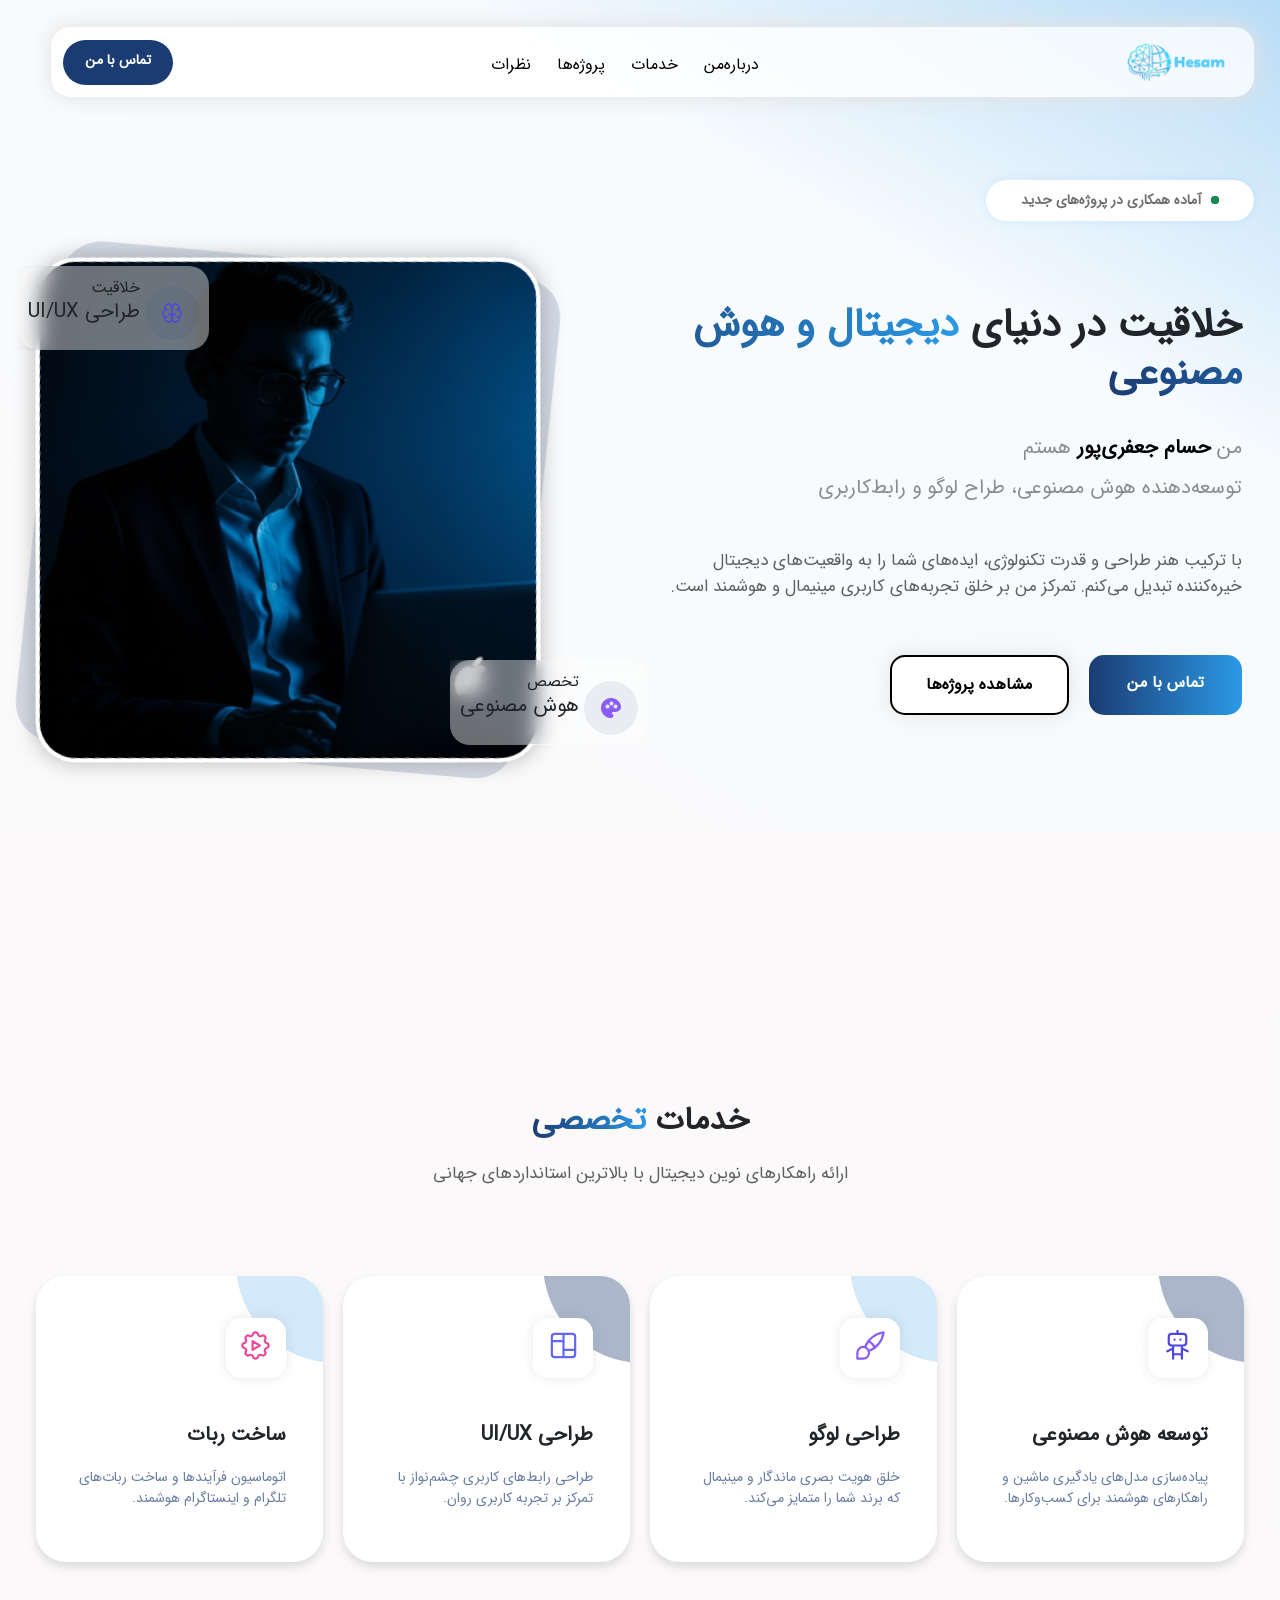
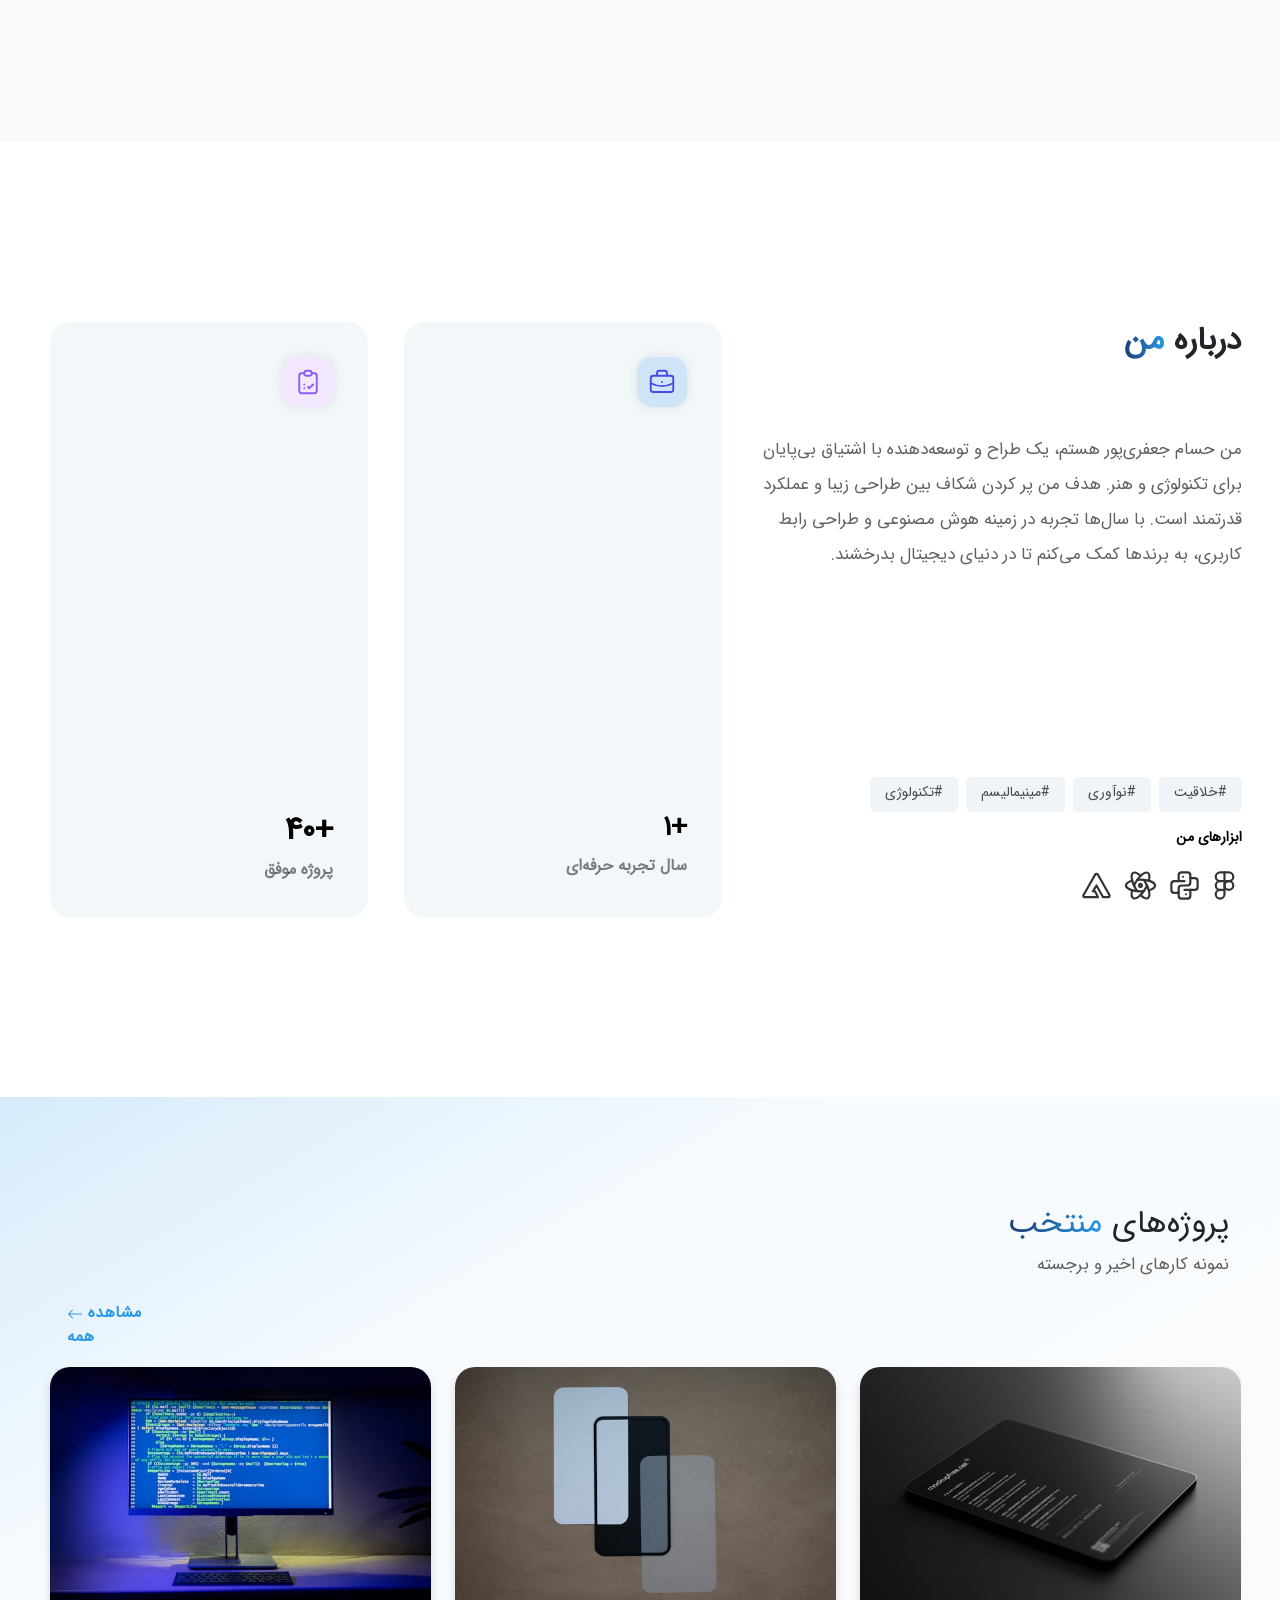
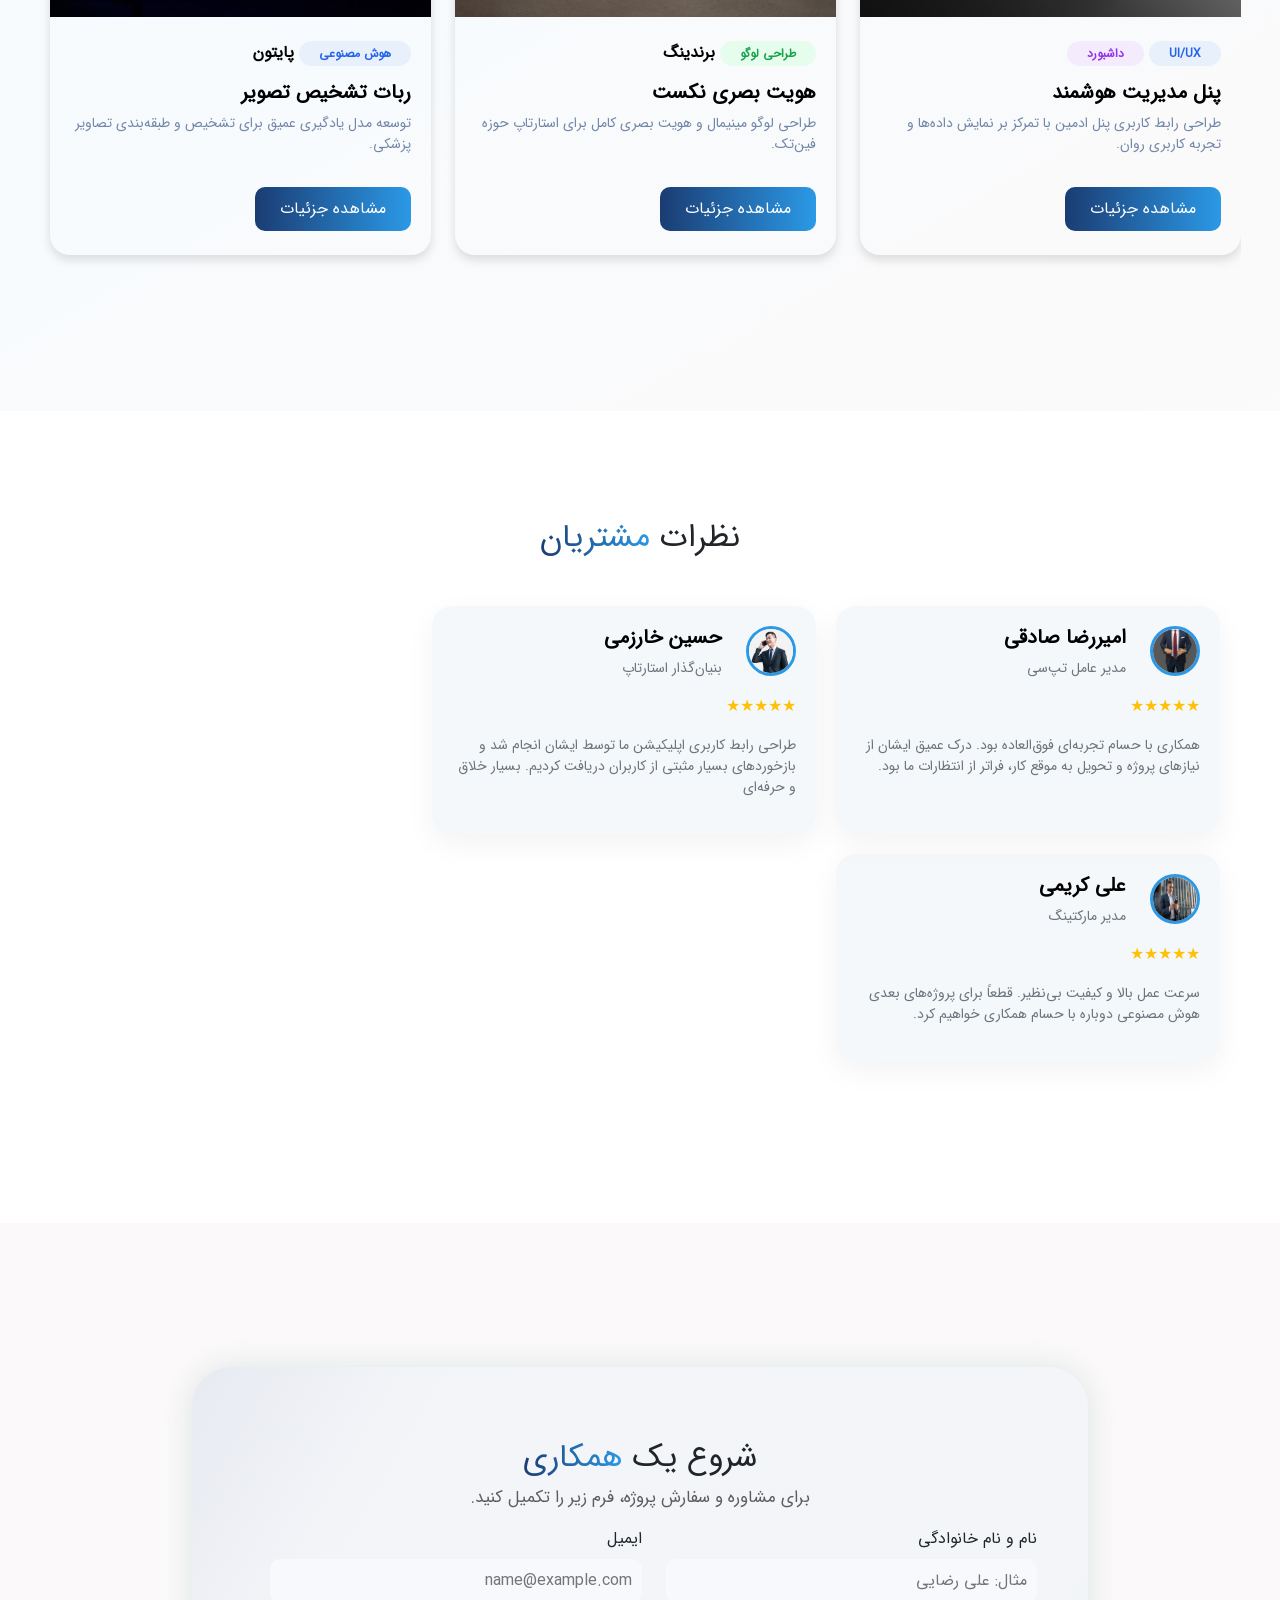
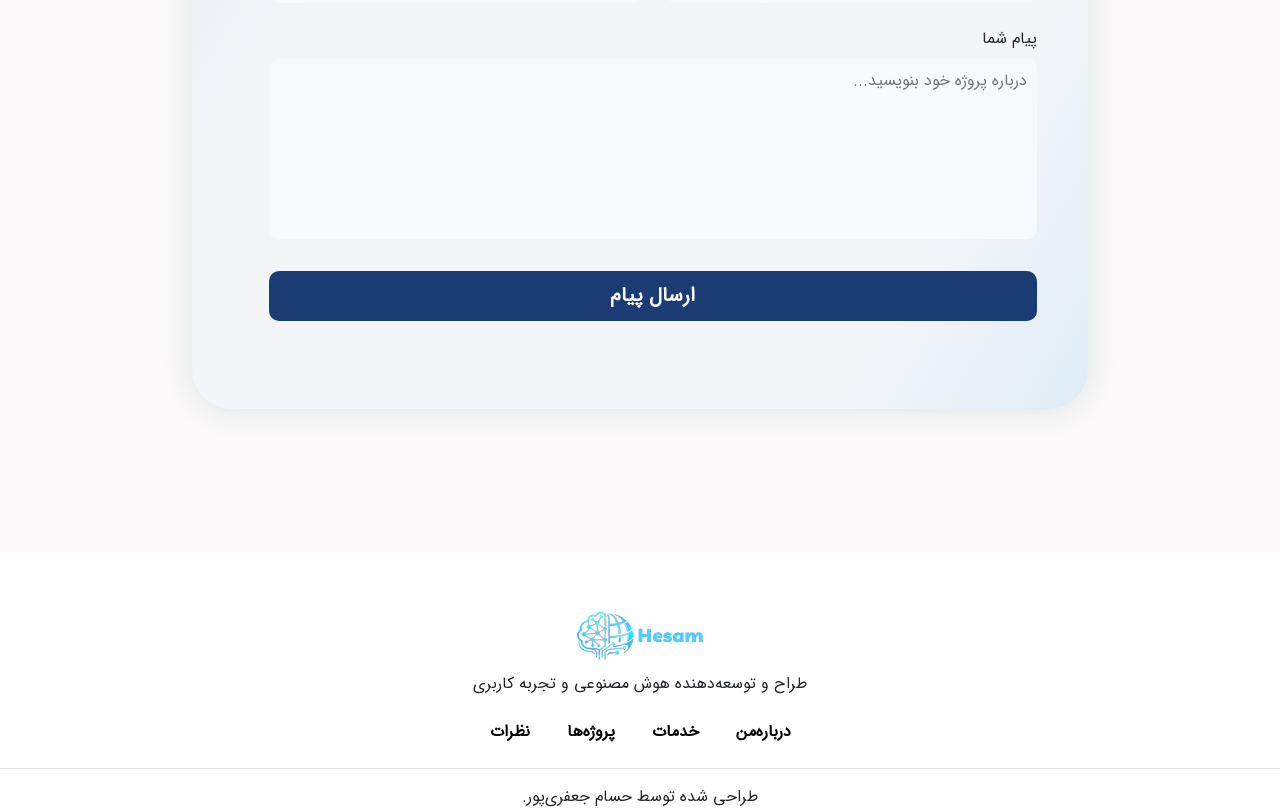
==== commit c031803e: "Add files via upload" ====
--- a/index.html
+++ b/index.html
@@ -3,13 +3,88 @@
         <meta charset="utf-8" />
         <meta http-equiv="X-UA-Compatible" content="IE=edge" />
         <meta name="viewport" content="width=device-width, initial-scale=1, shrink-to-fit=no" />
-        <!-- <link rel="icon" href="image/hesam_logo.png" type="image/png" sizes="30x30"> -->
+        
+        <!-- ============ تگ‌های اصلی سئو ============ -->
+        <meta name="description" content="حسام جعفری‌پور، متخصص طراحی UI/UX، توسعه هوش مصنوعی، طراحی لوگو و ساخت ربات. با بیش از 40 پروژه موفق، ایده‌های شما را به واقعیت دیجیتال تبدیل می‌کنم." />
+        <meta name="keywords" content="حسام جعفری‌پور, طراحی UI/UX, هوش مصنوعی, طراحی لوگو, ساخت ربات, توسعه دهنده, پورتفولیو, نمونه کار" />
+        <meta name="author" content="حسام جعفری‌پور" />
+        <meta name="robots" content="index, follow" />
+        <link rel="canonical" href="https://yourdomain.com/" />
+        
+        <!-- ============ Open Graph (اشتراک در شبکه‌های اجتماعی) ============ -->
+        <meta property="og:title" content="حسام جعفری‌پور | طراح UI/UX و توسعه‌دهنده هوش مصنوعی" />
+        <meta property="og:description" content="طراحی UI/UX، هوش مصنوعی، طراحی لوگو و ساخت ربات. نمونه کارهای برجسته و نظرات مشتریان." />
+        <meta property="og:type" content="website" />
+        <meta property="og:url" content="https://yourdomain.com/" />
+        <meta property="og:image" content="https://yourdomain.com/image/hesam.jpg" />
+        <meta property="og:image:width" content="1200" />
+        <meta property="og:image:height" content="630" />
+        <meta property="og:site_name" content="حسام جعفری‌پور" />
+        <meta property="og:locale" content="fa_IR" />
+        
+        <!-- ============ توییتر کارت ============ -->
+        <meta name="twitter:card" content="summary_large_image" />
+        <meta name="twitter:title" content="حسام جعفری‌پور | طراح UI/UX و توسعه‌دهنده هوش مصنوعی" />
+        <meta name="twitter:description" content="طراحی UI/UX، هوش مصنوعی، طراحی لوگو و ساخت ربات. نمونه کارهای برجسته و نظرات مشتریان." />
+        <meta name="twitter:image" content="https://yourdomain.com/image/hesam.jpg" />
+        
+        <!-- ============ تگ‌های ساختاریافته Schema Markup (برای نمایش بهتر در گوگل) ============ -->
+        <script type="application/ld+json">
+        {
+          "@context": "https://schema.org",
+          "@type": "Person",
+          "name": "حسام جعفری‌پور",
+          "alternateName": "Hesam JafariPour",
+          "url": "https://yourdomain.com/",
+          "image": "https://yourdomain.com/image/hesam.jpg",
+          "jobTitle": "طراح UI/UX و توسعه‌دهنده هوش مصنوعی",
+          "description": "طراح و توسعه‌دهنده هوش مصنوعی با بیش از 40 پروژه موفق در زمینه طراحی UI/UX، طراحی لوگو و ساخت ربات",
+          "sameAs": [
+            "https://www.linkedin.com/in/yourprofile",
+            "https://github.com/yourprofile",
+            "https://instagram.com/yourprofile"
+          ],
+          "knowsAbout": ["UI/UX Design", "Artificial Intelligence", "Logo Design", "Bot Development", "Machine Learning"],
+          "worksFor": {
+            "@type": "Organization",
+            "name": "فریلنسر"
+          }
+        }
+        </script>
+        
+        <!-- ============ Schema برای وب‌سایت (Organization) ============ -->
+        <script type="application/ld+json">
+        {
+          "@context": "https://schema.org",
+          "@type": "WebSite",
+          "name": "حسام جعفری‌پور",
+          "url": "https://yourdomain.com/",
+          "description": "پورتفولیو و خدمات طراحی UI/UX، هوش مصنوعی، طراحی لوگو و ساخت ربات",
+          "inLanguage": "fa",
+          "author": {
+            "@type": "Person",
+            "name": "حسام جعفری‌پور"
+          }
+        }
+        </script>
+        
+        <!-- ============ تگ‌های فرعی مفید ============ -->
+        <meta name="revisit-after" content="7 days" />
+        <meta name="distribution" content="global" />
+        <meta name="rating" content="general" />
+        <meta name="language" content="fa" />
+        
+        <!-- ============ تگ‌های پیش‌بارگذاری برای سرعت ============ -->
+        <link rel="preconnect" href="https://fonts.googleapis.com" />
+        <link rel="dns-prefetch" href="https://fonts.googleapis.com" />
+    
         <link rel="icon" href="image/logo_site.png" type="image/png">
         <meta name="description" content="حسام جعفری‌پور | متخصص هوش مصنوعی و طراحی وب" />
         <meta name="author" content="حسام جعفری پور" />
         <!-- <link href="https://cdn.jsdelivr.net/npm/bootstrap@5.0.2/dist/css/bootstrap.min.css" rel="stylesheet" integrity="sha384-EVSTQN3/azprG1Anm3QDgpJLIm9Nao0Yz1ztcQTwFspd3yD65VohhpuuCOmLASjC" crossorigin="anonymous"> -->
         <link rel="stylesheet" href="css/bootstrap.css">
         <link rel="stylesheet" href="css/style.css">
+
     </head>
     <body>
         <header>
@@ -17,7 +92,7 @@
                 <div class="container-fluid">
 
                     <a class="navbar-brand" href="index.html">
-                        <img src="image/logo_header_footer.png" class="d-inline-block align-top" alt="لوگو سایت نوین سازه البرز" width="100">
+                        <img src="image/logo_header_footer.png" class="d-inline-block align-top" alt="لوگو سایت نوین سازه البرز" width="100" loading="lazy">
                     </a>
 
                     <button class="navbar-toggler " type="button" data-bs-toggle="collapse" data-bs-target="#mainMenu"
@@ -42,7 +117,7 @@
             <div class="header_mohem"><div class="sabz_mohem2 btn-success"><div class="sabz_mohem btn-success"></div></div>آماده همکاری در پروژه‌های جدید</div>
             <div class="row content_header">
                 <div class="col">
-                    <h1>خلاقیت در دنیای <br><span class="color_asli">دیجیتال و هوش مصنوعی</span> </h1>
+                    <h1>خلاقیت در دنیای <span class="color_asli">دیجیتال و هوش مصنوعی</span></h1>
                     <p class="p_header">
                         من 
                         <span class="p_bold">حسام جعفری‌پور</span>
@@ -62,7 +137,7 @@
                         <div class="tabliq_dakhel">
                             <div class="tabliq_img_top">
                                 <div class="icon_tabliq_top">
-                                    <img src="image/tabliq_top.svg">
+                                    <img src="image/tabliq_top.svg" loading="lazy">
                                 </div>
                                 <div class="tabliq_text_top">
                                     <span>خلاقیت</span><br>
@@ -72,13 +147,13 @@
                         </div>
                     </div>
                     <div class="div_img">
-                        <img src="image/hesam.jpg" class="img_header">
+                        <img src="image/hesam.jpg" class="img_header" alt="حسام جعفری‌پور - طراح UI/UX و توسعه‌دهنده هوش مصنوعی">
                     </div>
                     <div class="tabliq_bottom">
                         <div class="tabliq_dakhel">
                             <div class="tabliq_img_bottom">
                                 <div class="icon_tabliq_top">
-                                    <img src="image/tabliq_bottom.svg">
+                                    <img src="image/tabliq_bottom.svg" loading="lazy">
                                 </div>
                                 <div class="tabliq_text_top">
                                     <span>تخصص</span><br>
@@ -100,7 +175,7 @@
                 <div class="col">
                     <div class="deep"></div>
                     <div class="div_icon_khadamat text-center">
-                        <img src="image/bot.svg" alt="آیکون ربات" width="35">
+                        <img src="image/bot.svg" alt="توسعه هوش مصنوعی و ساخت ربات" width="35" loading="lazy">
                     </div>
                     <h5>توسعه هوش مصنوعی</h5>
                     <p class="pragraf">پیاده‌سازی مدل‌های یادگیری ماشین و راهکارهای هوشمند برای کسب‌وکارها.</p>
@@ -108,7 +183,7 @@
                 <div class="col">
                     <div class="pale "></div>
                     <div class="div_icon_khadamat text-center">
-                        <img src="image/paint.svg" alt="آیکون ربات" width="35">
+                        <img src="image/paint.svg" alt="طراحی لوگو و هویت بصری" width="35" loading="lazy">
                     </div>
                     <h5>طراحی لوگو</h5>
                     <p class="pragraf">خلق هویت بصری ماندگار و مینیمال که برند شما را متمایز می‌کند.</p>
@@ -116,7 +191,7 @@
                 <div class="col">
                     <div class="deep"></div>
                     <div class="div_icon_khadamat text-center">
-                        <img src="image/design.svg" alt="آیکون ربات" width="35">
+                        <img src="image/design.svg" alt="طراحی UI/UX و تجربه کاربری" width="35" loading="lazy">
                     </div>
                     <h5>طراحی UI/UX</h5>
                     <p class="pragraf">طراحی رابط‌های کاربری چشم‌نواز با تمرکز بر تجربه کاربری روان.</p>
@@ -124,7 +199,7 @@
                 <div class="col">
                     <div class="pale"></div>
                     <div class="div_icon_khadamat text-center">
-                        <img src="image/auto.svg" alt="آیکون ربات" width="35">
+                        <img src="image/auto.svg" alt="ساخت ربات و اتوماسیون" width="35" loading="lazy">
                     </div>
                     <h5>ساخت ربات</h5>
                     <p class="pragraf">اتوماسیون فرآیندها و ساخت ربات‌های تلگرام و اینستاگرام هوشمند.</p>
@@ -140,14 +215,14 @@
             <div class="row L_about col-7">
                 <div class="col ms-3">
                     <div class="div_icon_about text-center bg_year">
-                        <img src="image/year.svg" alt="آیکون ربات" width="30">
+                        <img src="image/year.svg" alt="آیکون ربات" width="30" loading="lazy">
                     </div>
                     <h3 class="p_bold">+1</h3>
                     <span class="p_bold text-black-50">سال تجربه حرفه‌ای</span>
                 </div>
                 <div class="col ">
                     <div class="div_icon_about text-center bg_project">
-                        <img src="image/project.svg" alt="آیکون ربات" width="30">
+                        <img src="image/project.svg" alt="آیکون ربات" width="30" loading="lazy">
                     </div>
                     <h2 class="p_bold">+40</h2>
                     <span class="p_bold text-black-50">پروژه موفق</span>
@@ -161,17 +236,17 @@
             </div>
             <div class="abzarha">
                 <span class="p_bold small">ابزارهای من</span><br>
-                    <img src="image/figma.svg" width="35">
-                    <img src="image/python.svg" width="35" class="ms-1">
-                    <img src="image/chatbot.svg" width="35" class="ms-1">
-                    <img src="image/image.svg" width="35" class="ms-1">
+                    <img src="image/figma.svg" width="35" loading="lazy">
+                    <img src="image/python.svg" width="35" class="ms-1" loading="lazy">
+                    <img src="image/chatbot.svg" width="35" class="ms-1" loading="lazy">
+                    <img src="image/image.svg" width="35" class="ms-1" loading="lazy">
                 </div>
             </div>
         </div>
 
         <div class="projects">
             <div class="head_projects">
-                <h2 class="p_bold">پروژه‌های <span class="color_asli">منتخب</span></h2>
+                <h2>پروژه‌های <span class="color_asli">منتخب</span></h2>
                 <p class="pragraf">نمونه کارهای اخیر و برجسته</p>
             </div>
             <div class="all_projects">
@@ -185,7 +260,7 @@
             <div class="body_projects row pb-5 gap-4 all">
                 <div class="col project-card ">
                     <div class="img_projects">
-                        <img src="image/modiriat.jpeg" width="380" height="250">
+                        <img src="image/modiriat.jpeg" alt="نمونه پروژه پنل مدیریت هوشمند - طراحی UI/UX" width="380" height="250" loading="lazy">
                     </div>
                     <div class="text_projects p-4 px-2">
                         <span class="ui rounded-pill p_bold">UI/UX</span>
@@ -193,45 +268,45 @@
                         <h5 class="p_bold mt-3">پنل مدیریت هوشمند</h5>
                         <p class="mb-16">طراحی رابط کاربری پنل ادمین با تمرکز بر نمایش داده‌ها و تجربه کاربری روان.</p>
                         <!-- <a href="#" class="nav-link border text-center p_bold">مشاهده پروژه</a> -->
-                        <a href="#" class="btn-view mt-3">مشاهده جزئیات</a>
+                        <a href="details_project.php?project=پنل مدیریت هوشمند" class="btn-view mt-3">مشاهده جزئیات</a>
                     </div>
                 </div>
                 <div class="col project-card">
-                    <div class="img_projects">
-                        <img src="image/hoviat.jpeg" width="380" height="250">
+                    <div class="img_projects" loading="lazy">
+                        <img src="image/hoviat.jpeg" alt="نمونه پروژه ربات تشخیص تصویر - هوش مصنوعی" width="380" height="250" loading="lazy">
                     </div>
                     <div class="text_projects p-4 px-2 ">
                         <span class="logo rounded-pill p_bold">طراحی لوگو</span>
-                        <span class="dashbord rounded-pill p_bold">برندینگ</span>
+                        <span class="branding rounded-pill p_bold">برندینگ</span>
                         <h5 class="p_bold mt-3">هویت بصری نکست</h5>
                         <p class="mb-16">طراحی لوگو مینیمال و هویت بصری کامل برای استارتاپ حوزه فین‌تک.</p>
                         <!-- <a href="#" class="nav-link border text-center p_bold">مشاهده پروژه</a> -->
-                        <a href="#" class="btn-view mt-3">مشاهده جزئیات</a>
+                        <a href="details_project.php?project=هویت بصری نکست" class="btn-view mt-3">مشاهده جزئیات</a>
                     </div>
                 </div>
                 <div class="col project-card" style="margin-left: 6vw;">
                     <div class="img_projects">
-                        <img src="image/tashhkis.jpeg" width="380" height="250">
+                        <img src="image/tashhkis.jpeg" width="380" height="250" loading="lazy">
                         </div>
                         <div class="text_projects p-4 px-2">
                             <span class="ui rounded-pill p_bold">هوش مصنوعی</span>
-                            <span class="dashbord rounded-pill p_bold">پایتون</span>
+                            <span class="python rounded-pill p_bold">پایتون</span>
                             <h5 class="p_bold mt-3">ربات تشخیص تصویر</h5>
                             <p class="mb-16">توسعه مدل یادگیری عمیق برای تشخیص و طبقه‌بندی تصاویر پزشکی.</p>
                             <!-- <a href="#" class="nav-link border text-center p_bold">مشاهده پروژه</a> -->
-                            <a href="#" class="btn-view mt-3">مشاهده جزئیات</a>
+                            <a href="details_project.php?project=ربات تشخیص تصویر" class="btn-view mt-3">مشاهده جزئیات</a>
                         </div>
                 </div>
             </div>
         </div>
 
         <div class="nazarat">
-            <h2 class="p_bold">نظرات <span class="color_asli ">مشتریان</span></h2>
+            <h2>نظرات <span class="color_asli">مشتریان</span></h2>
             <div class="row body_nazarat mt-5">
                 <div class="col-12 col-lg-4 nazar ">
                     <div class="header_moshtari">
                         <div class="img_moshtari ms-4">
-                            <img src="image/moshtari1.jpeg" width="50" height="50">
+                            <img src="image/moshtari1.jpeg" alt="امیررضا صادقی - مدیر عامل تپ‌سی، مشتری و همکار حسام جعفری‌پور" width="50" height="50" loading="lazy">
                         </div>
                         <div class="moarfi">
                             <h6 class="p_bold mainMenu lead">امیررضا صادقی</h6><br>
@@ -244,7 +319,7 @@
                 <div class=" col-12 col-lg-4 nazar ">
                     <div class="header_moshtari">
                         <div class="img_moshtari ms-4">
-                            <img src="image/moshtari2.png" width="50" height="50">
+                            <img src="image/moshtari2.png" width="50" height="50" alt="حسین خارزمی - بنیان‌گذار استارتاپ، مشتری و همکار حسام جعفری‌پور" loading="lazy">
                         </div>
                         <div class="moarfi">
                             <h6 class="p_bold mainMenu lead">حسین خارزمی</h6><br>
@@ -257,7 +332,7 @@
                 <div class="col-12 col-lg-4 nazar">
                     <div class="header_moshtari">
                         <div class="img_moshtari ms-4">
-                            <img src="image/moshtari3.jpeg" width="50" height="50">
+                            <img src="image/moshtari3.jpeg" width="50" height="50" alt="علی کریمی - مدیر مارکتینگ، مشتری و همکار حسام جعفری‌پور" loading="lazy">
                         </div>
                         <div class="moarfi">
                             <h6 class="p_bold mainMenu lead">علی کریمی</h6><br>
@@ -272,7 +347,7 @@
 
         <div class="natije">
             <div class="dakhel_natije display-flex ">
-               <img src="image/true.gif" class="mt-4" width="100" height="100">
+               <img src="image/true.gif" class="mt-4" width="100" height="100" loading="lazy">
                <h4 class="mt-3">پیام شما با موفقیت ارسال شد!</h4>
                <button id="btn_ok" onclick="btn()">تأیید</button>
             </div>
@@ -281,7 +356,7 @@
         <div class="hamkari">
             <div class="dakhel_hamkari">
                 <div class="header_dakhel">
-                    <h2 class="p_bold">شروع یک <span class="color_asli">همکاری</span></h2>
+                    <h2>شروع یک <span class="color_asli">همکاری</span></h2>
                     <p class="pragraf">برای مشاوره و سفارش پروژه، فرم زیر را تکمیل کنید.</p>
                 </div>
                 <form action="" method="post" id="form">
@@ -309,16 +384,16 @@
 
         <footer>
             <div class="logo_footer text-center">
-                <img src="image/logo_header_footer.png" width="130">
+                <img src="image/logo_header_footer.png" width="130" loading="lazy">
             </div>
             <div class="tozih text-center mainMenu mt-2">
                 <p>طراح و توسعه‌دهنده هوش مصنوعی و تجربه کاربری</p>
             </div>
             <div class="links_footer text-center">
-                <a href="#" class="nav-link d-inline-block p_bold">درباره‌من</a>
-                <a href="#" class="nav-link d-inline-block p_bold">خدمات</a>
-                <a href="#" class="nav-link d-inline-block p_bold">پروژه‌ها</a>
-                <a href="#" class="nav-link d-inline-block p_bold">نظرات</a>
+                <a href="about.html" class="nav-link d-inline-block p_bold">درباره‌من</a>
+                <a href="services.html" class="nav-link d-inline-block p_bold">خدمات</a>
+                <a href="project.html" class="nav-link d-inline-block p_bold">پروژه‌ها</a>
+                <a href="nazar.html" class="nav-link d-inline-block p_bold">نظرات</a>
             </div>
             <div class="border-top text-center mt-3 justify-center">
                 <p class="mt-3">طراحی شده توسط حسام جعفری‌پور.</p>
--- a/css/style.css
+++ b/css/style.css
@@ -430,7 +430,9 @@
 }
 .img_projects img{
     text-align: center;
-    margin-right: -15px;
+    margin-right: -12px; 
+    width: 110%;
+    
 }
 .ui , .dashbord , .logo{
     padding:  3px 20px;
@@ -846,6 +848,7 @@
 
     .project-card{
         margin-bottom: 30px;
+        padding-bottom: 15px;
         width: auto;
         margin: 3vh 2vw;
     }
@@ -853,6 +856,16 @@
     .body_projects img{
         width: 110%;
         height: auto;
+    }
+
+    .img_projects img{
+        text-align: center;
+        margin-right: -15px; 
+        
+    }
+
+    .btn-view{
+        margin-bottom: 10px;
     }
 
     .body_nazarat{
@@ -1082,6 +1095,10 @@
     form button{
         width: 88vw;
     }
+
+    .img_projects img{
+        margin-right: -15px; 
+    }
 }
 
 /* @media (max-width: 992px) {
@@ -1258,6 +1275,9 @@
         margin-top: 20px;
         width: 60vw;
     }
+    .img_projects img{
+        margin-right: -15px;
+    }
 }
 
 /* Small Mobile */
@@ -1274,6 +1294,9 @@
 
     .btn_cta{
         padding: 10px 28px;
+    }
+    .img_projects img{
+        margin-right: -15px;
     }
 }
 
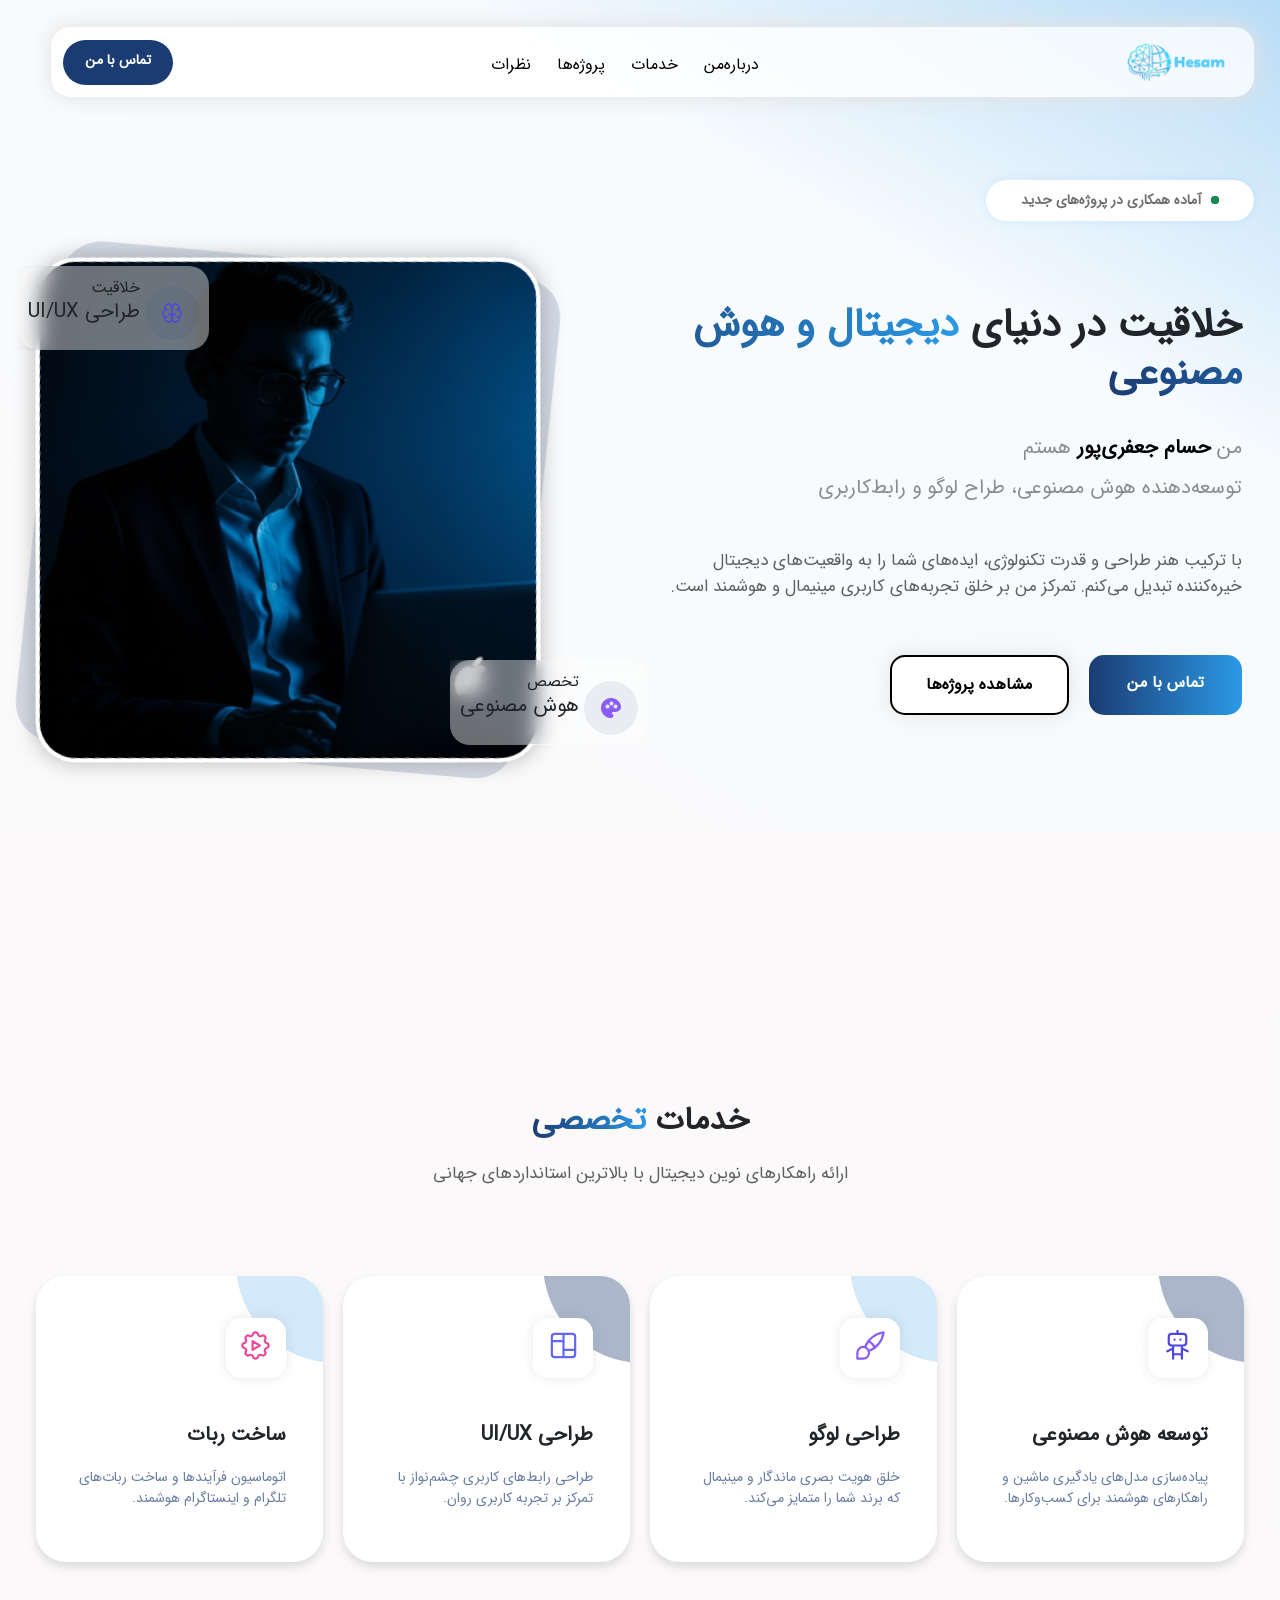
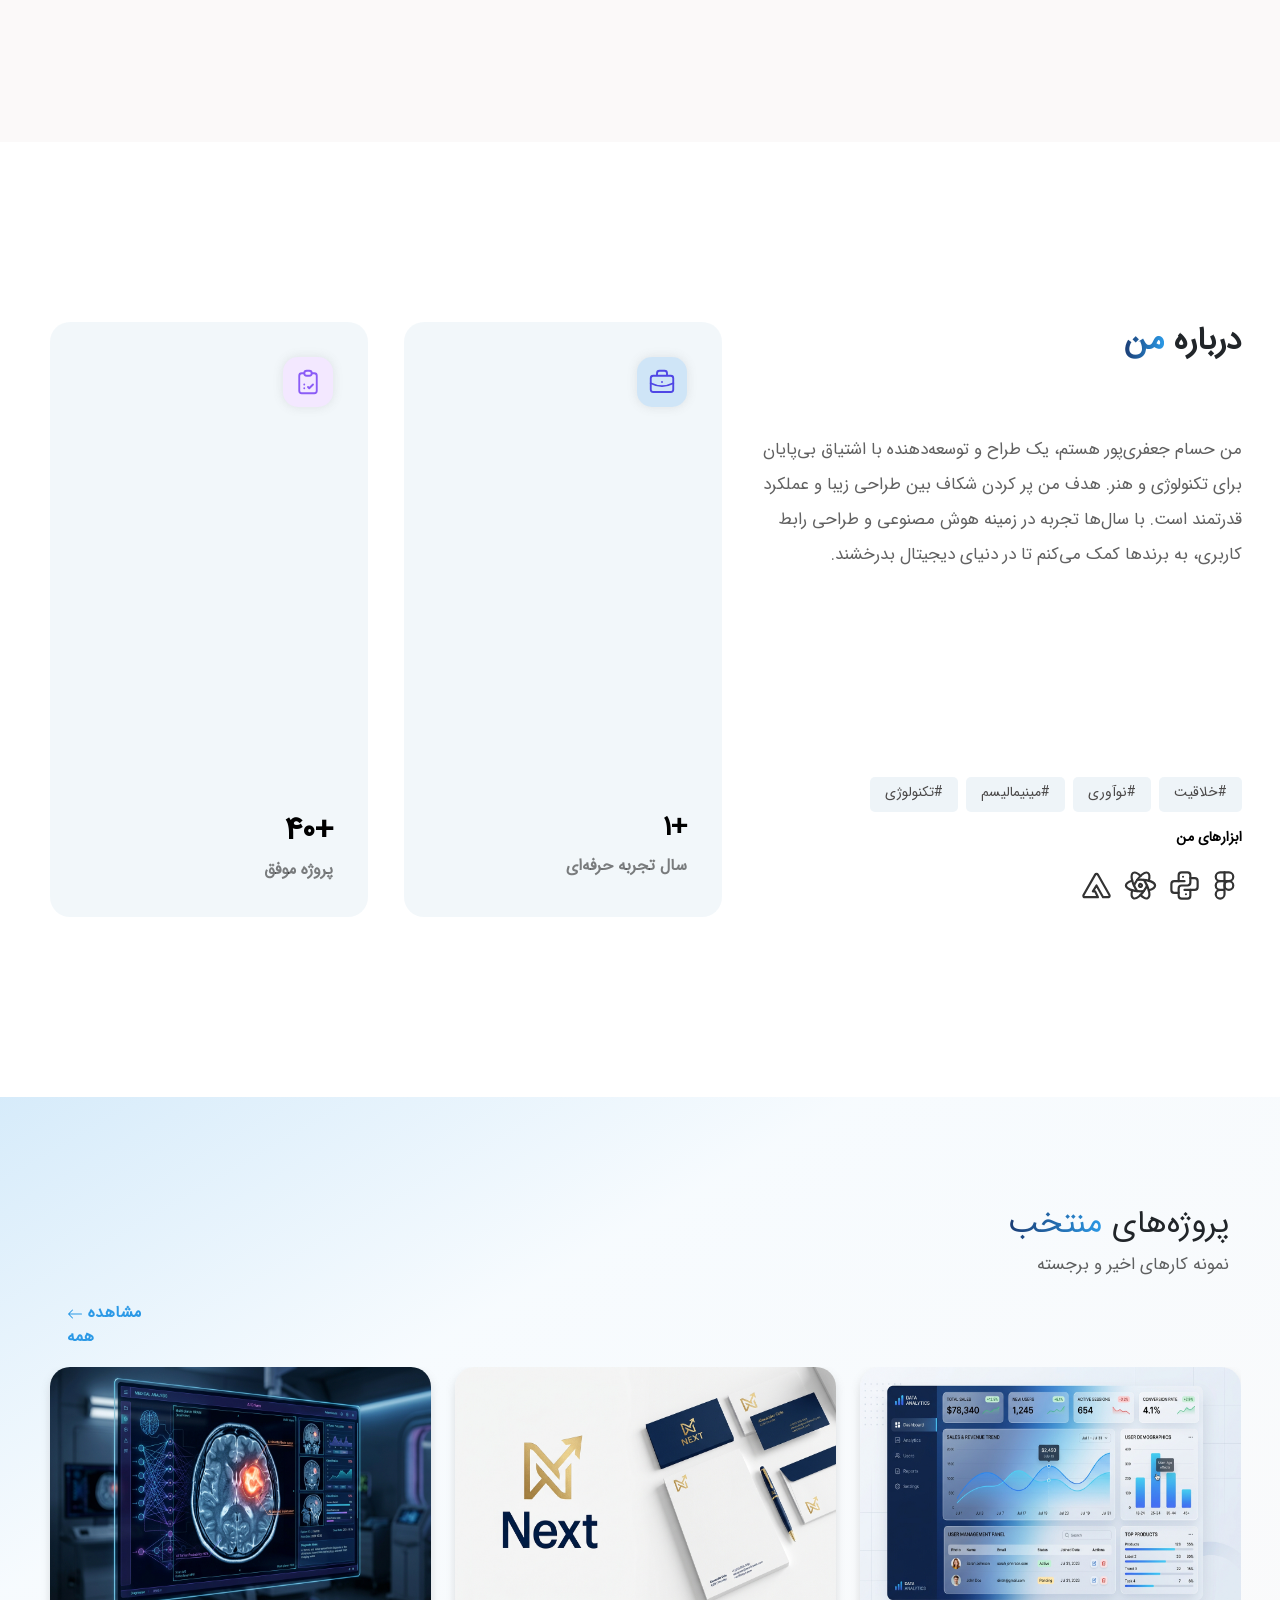
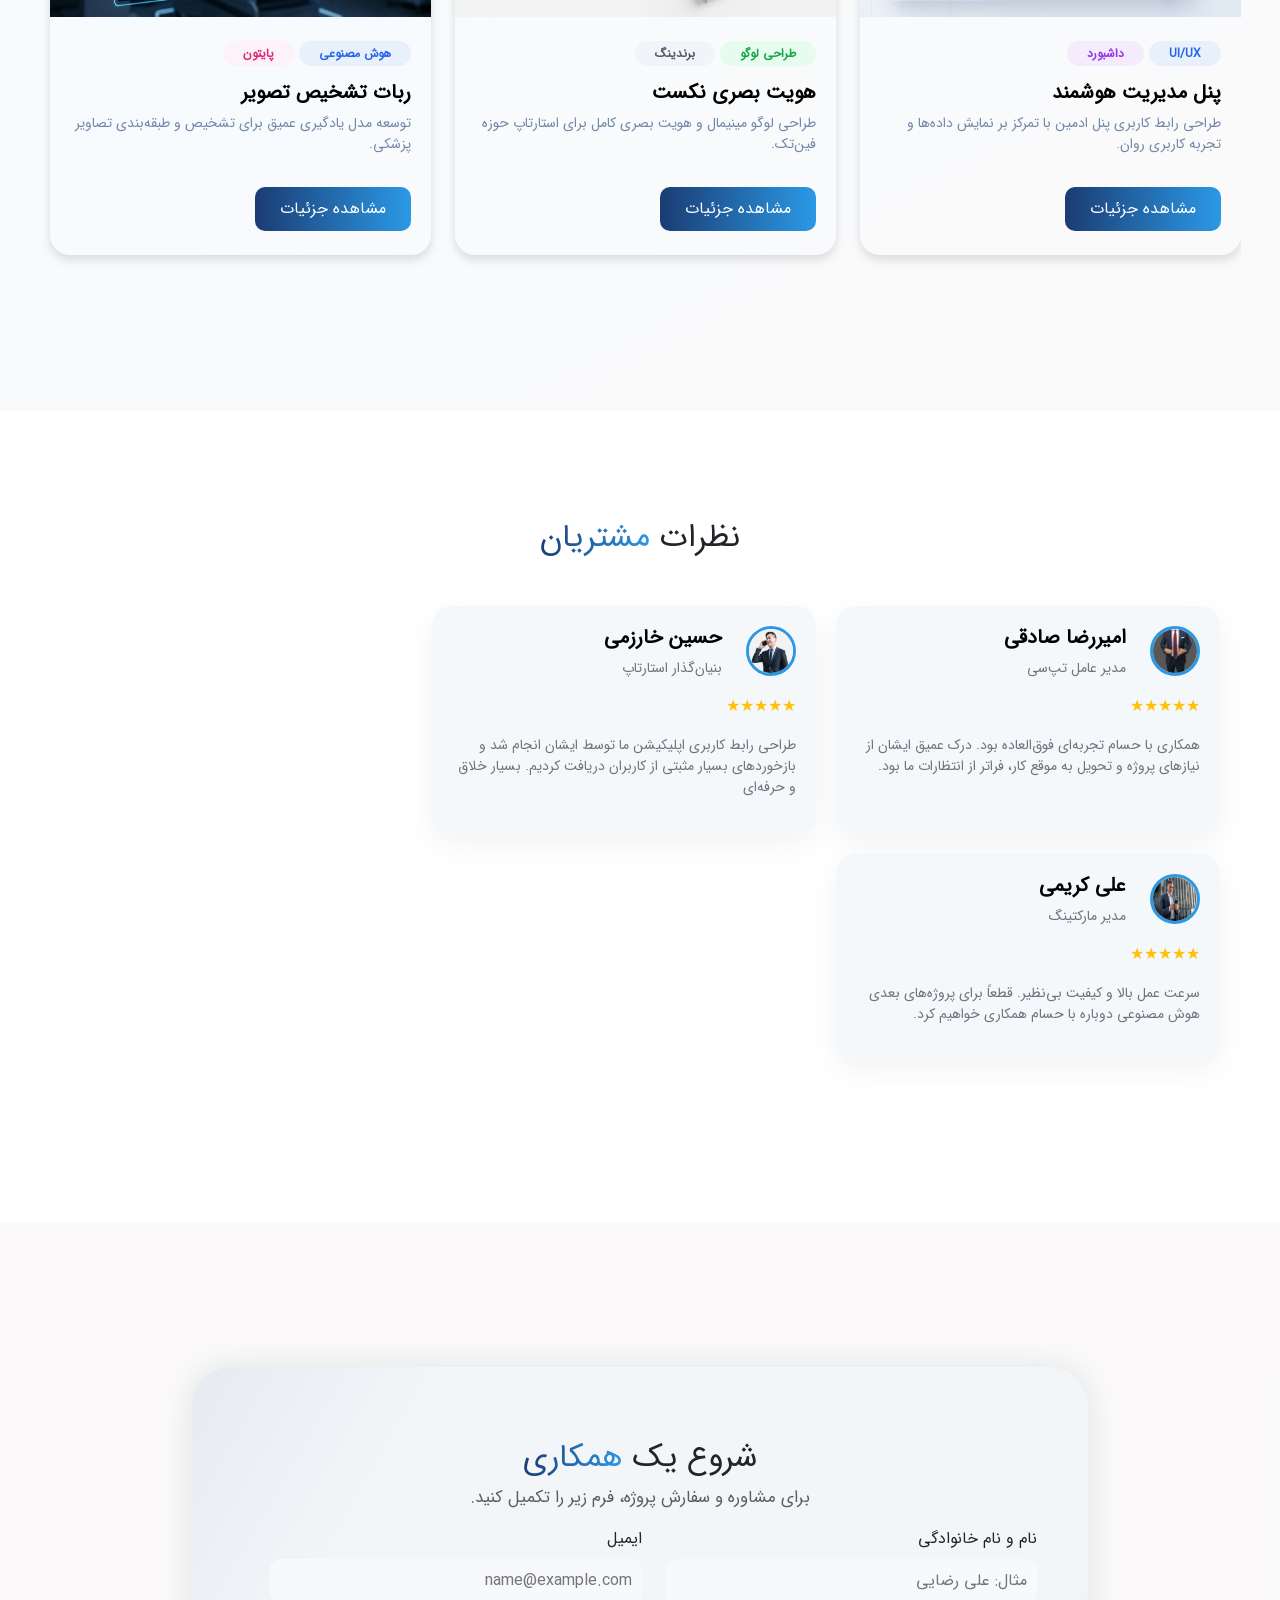
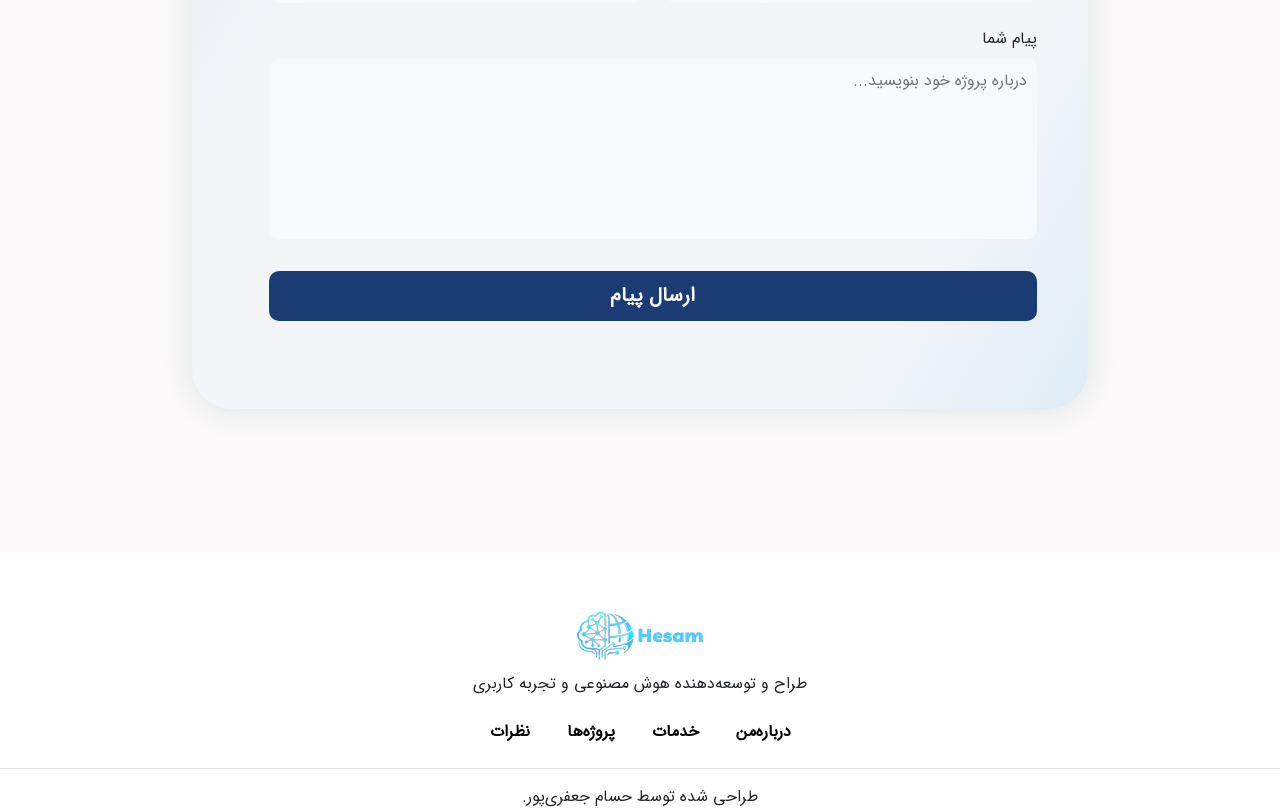
==== commit 5f937772: "Update index.html" ====
--- a/index.html
+++ b/index.html
@@ -102,8 +102,8 @@
 
                     <div class="collapse navbar-collapse justify-content-between text-center" id="mainMenu">
                     <ul class="navbar-nav mb-2 mb-lg-0">
-                        <li class="nav-item"><a class="nav-link link_page" href="About.html">درباره‌من</a></li>
-                        <li class="nav-item"><a class="nav-link link_page" href="Services.html">خدمات</a></li>
+                        <li class="nav-item"><a class="nav-link link_page" href="about.html">درباره‌من</a></li>
+                        <li class="nav-item"><a class="nav-link link_page" href="services.html">خدمات</a></li>
                         <li class="nav-item"><a class="nav-link link_page" href="project.html">پروژه‌ها</a></li>
                         <li class="nav-item"><a class="nav-link link_page" href="nazar.html">نظرات</a></li>
                     </ul>
@@ -406,4 +406,4 @@
         <script src="js/bootstrap.min.js"></script>
         <script src="js/script.js"></script>
     </body>
-</html>+</html>
--- a/css/style.css
+++ b/css/style.css
@@ -434,7 +434,7 @@
     width: 110%;
     
 }
-.ui , .dashbord , .logo{
+.ui , .dashbord , .logo,.branding,.python,.robot{
     padding:  3px 20px;
     font-size: 12px;
 }
@@ -449,6 +449,18 @@
 .logo{
     background-color:  rgb(230, 253, 237);
     color: rgb(22 163 74);
+}
+.branding{
+    background-color:  rgb(241 245 249);
+    color: rgb(93 85 105);
+}
+.python{
+    background-color:  rgb(253 242 248);
+    color: rgb(219 39 119);
+}
+.robot{
+    background-color:  #ff6f0019;
+    color: #ff6d00;
 }
 .text_projects p{
     font-size: 14px;
@@ -1543,6 +1555,21 @@
     color: rgb(22, 163, 74);
 }
 
+.badge.branding{
+    background-color:  rgb(241 245 249);
+    color: rgb(93 85 105);
+}
+
+.badge.python{
+    background-color:  rgb(253 242 248);
+    color: rgb(219 39 119);
+}
+
+.badge.robot{
+    background-color:  #ff6f0019;
+    color: #ff6d00;
+}
+
 .btn-view {
     display: inline-block;
     background: linear-gradient(90deg, #1B3C73, #2B99E6);
